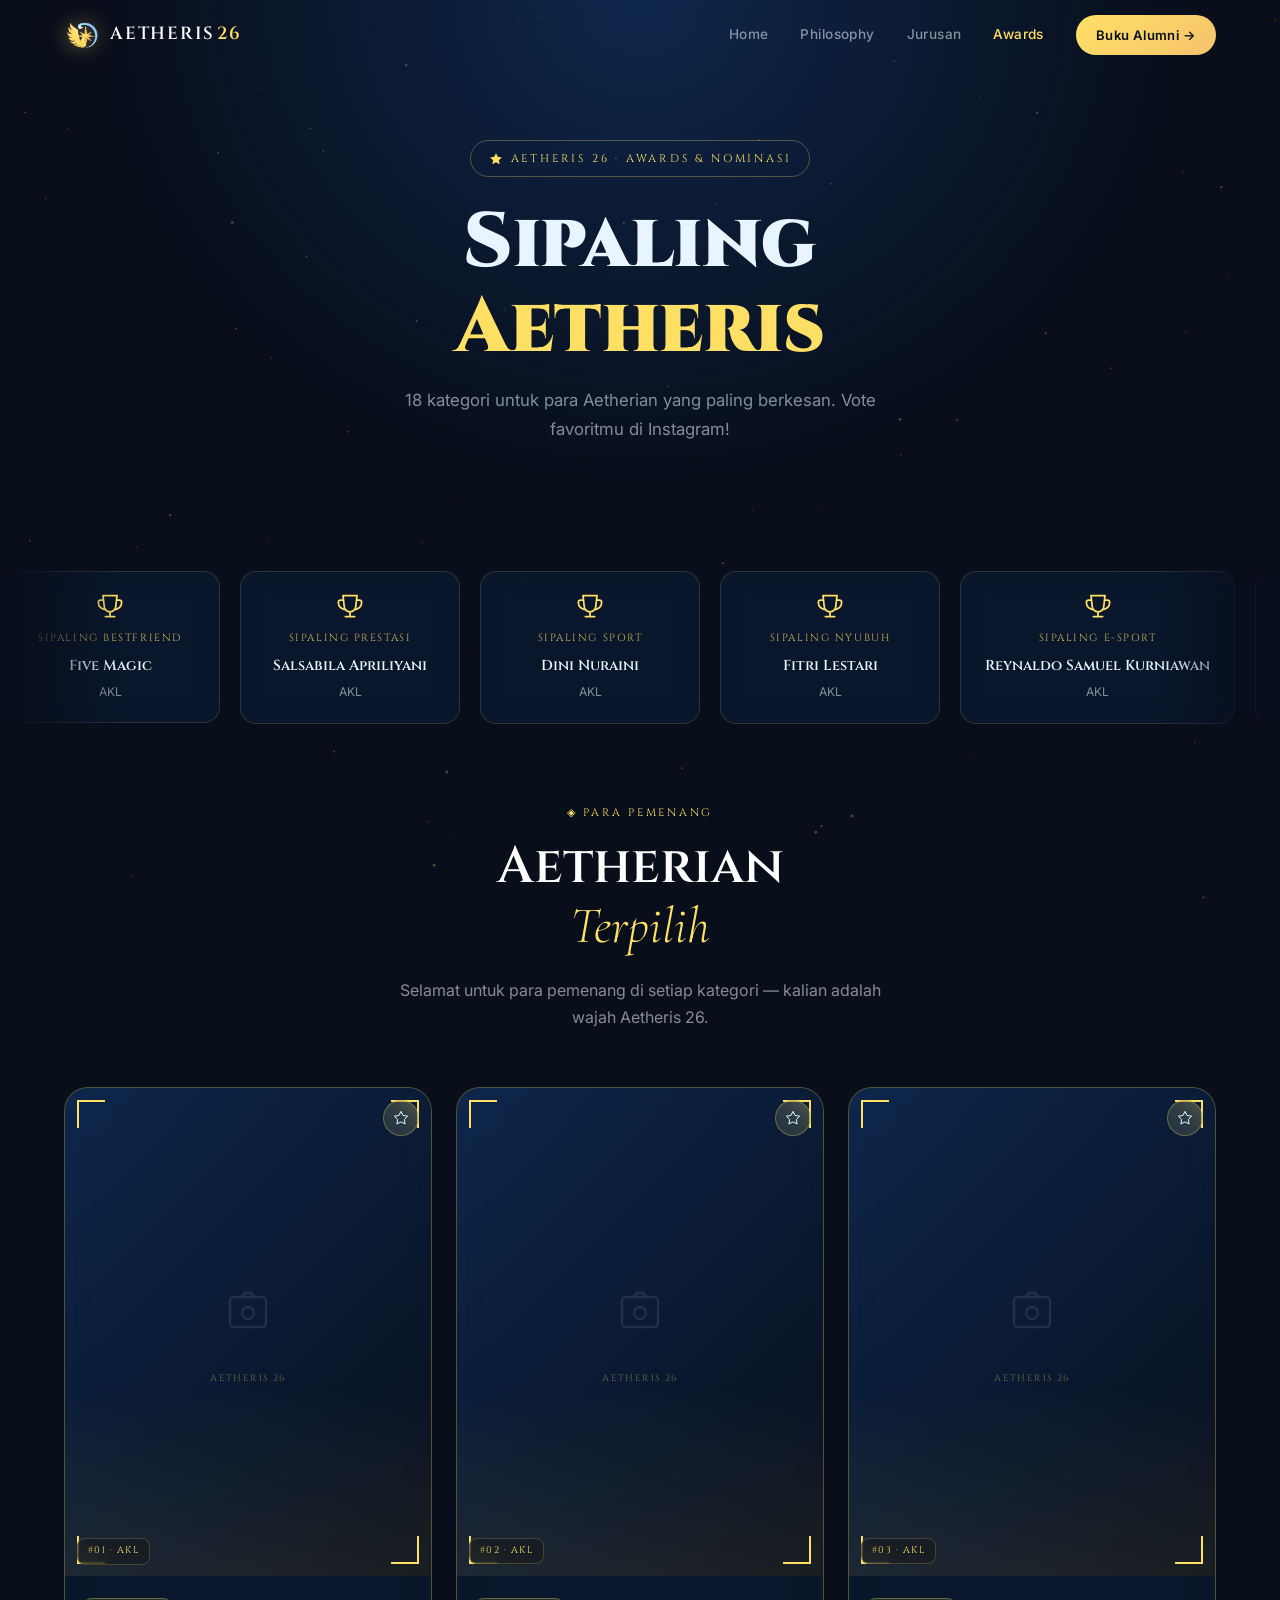
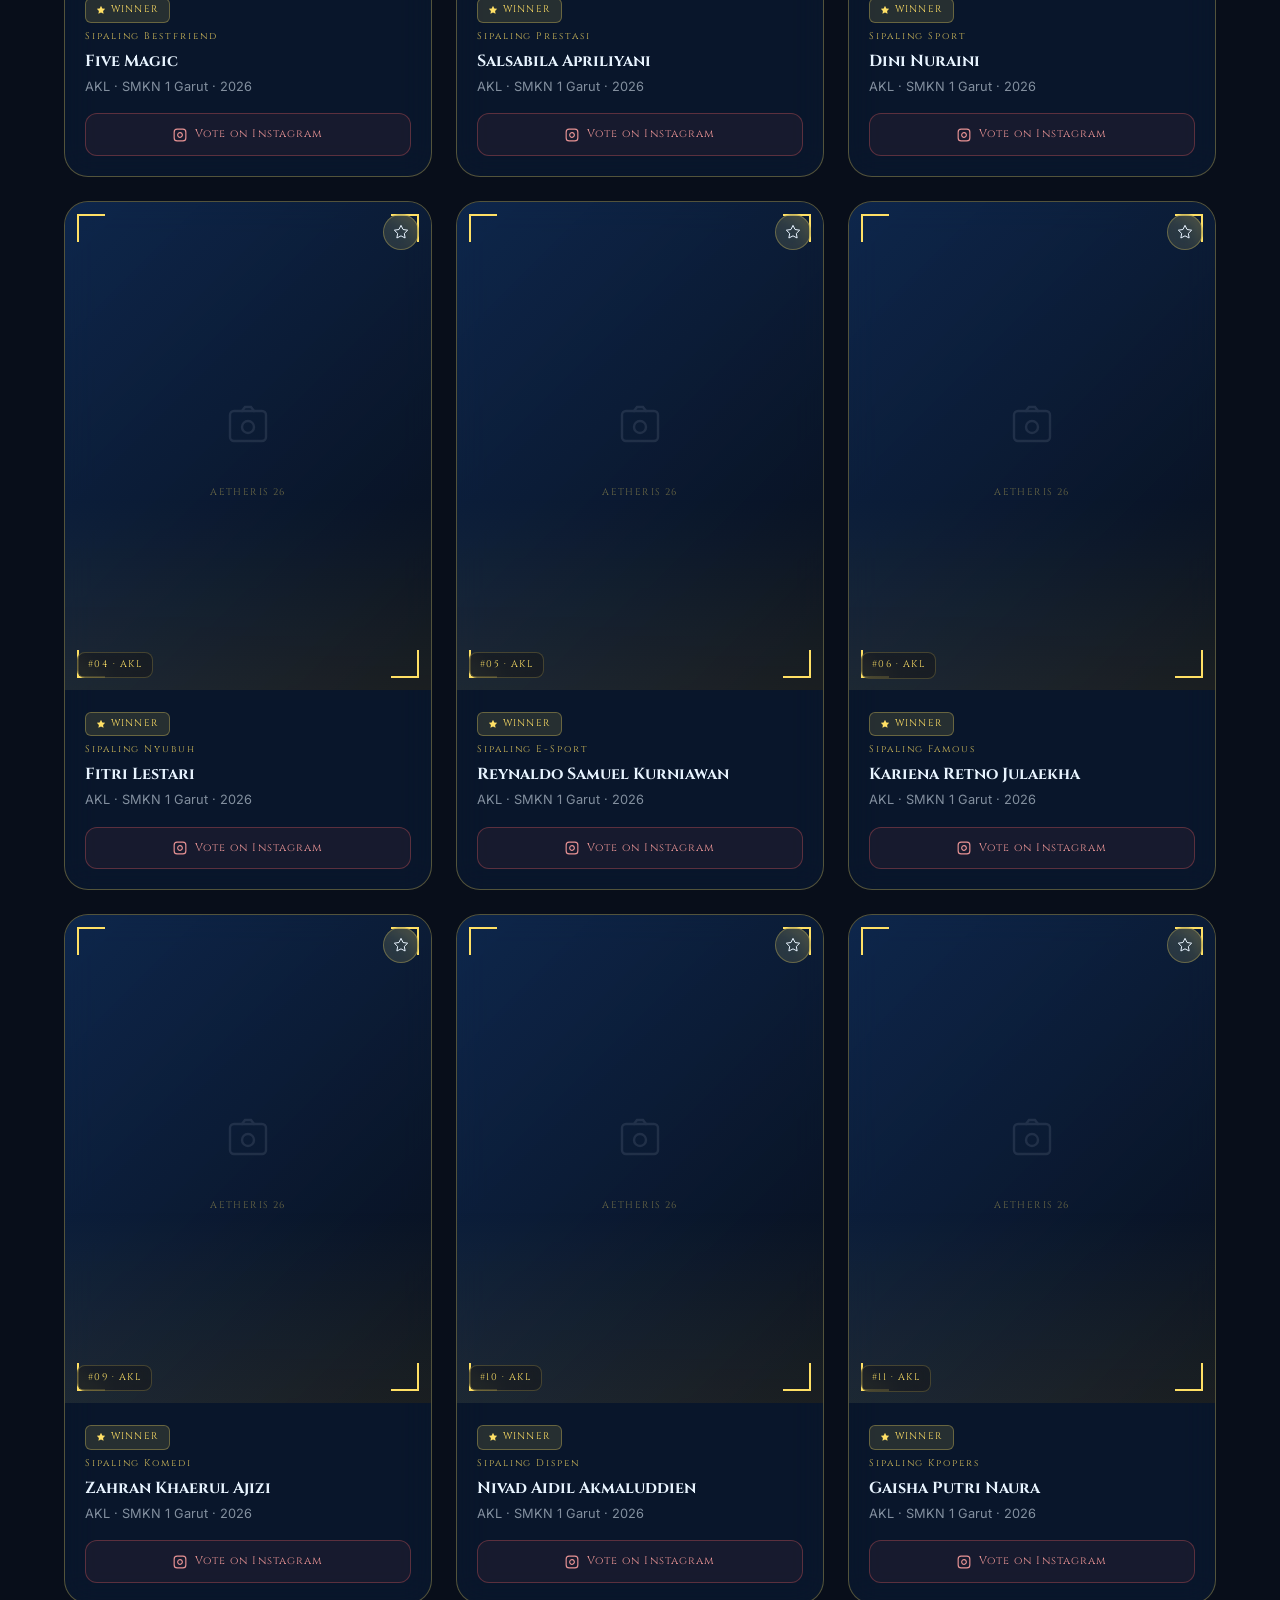
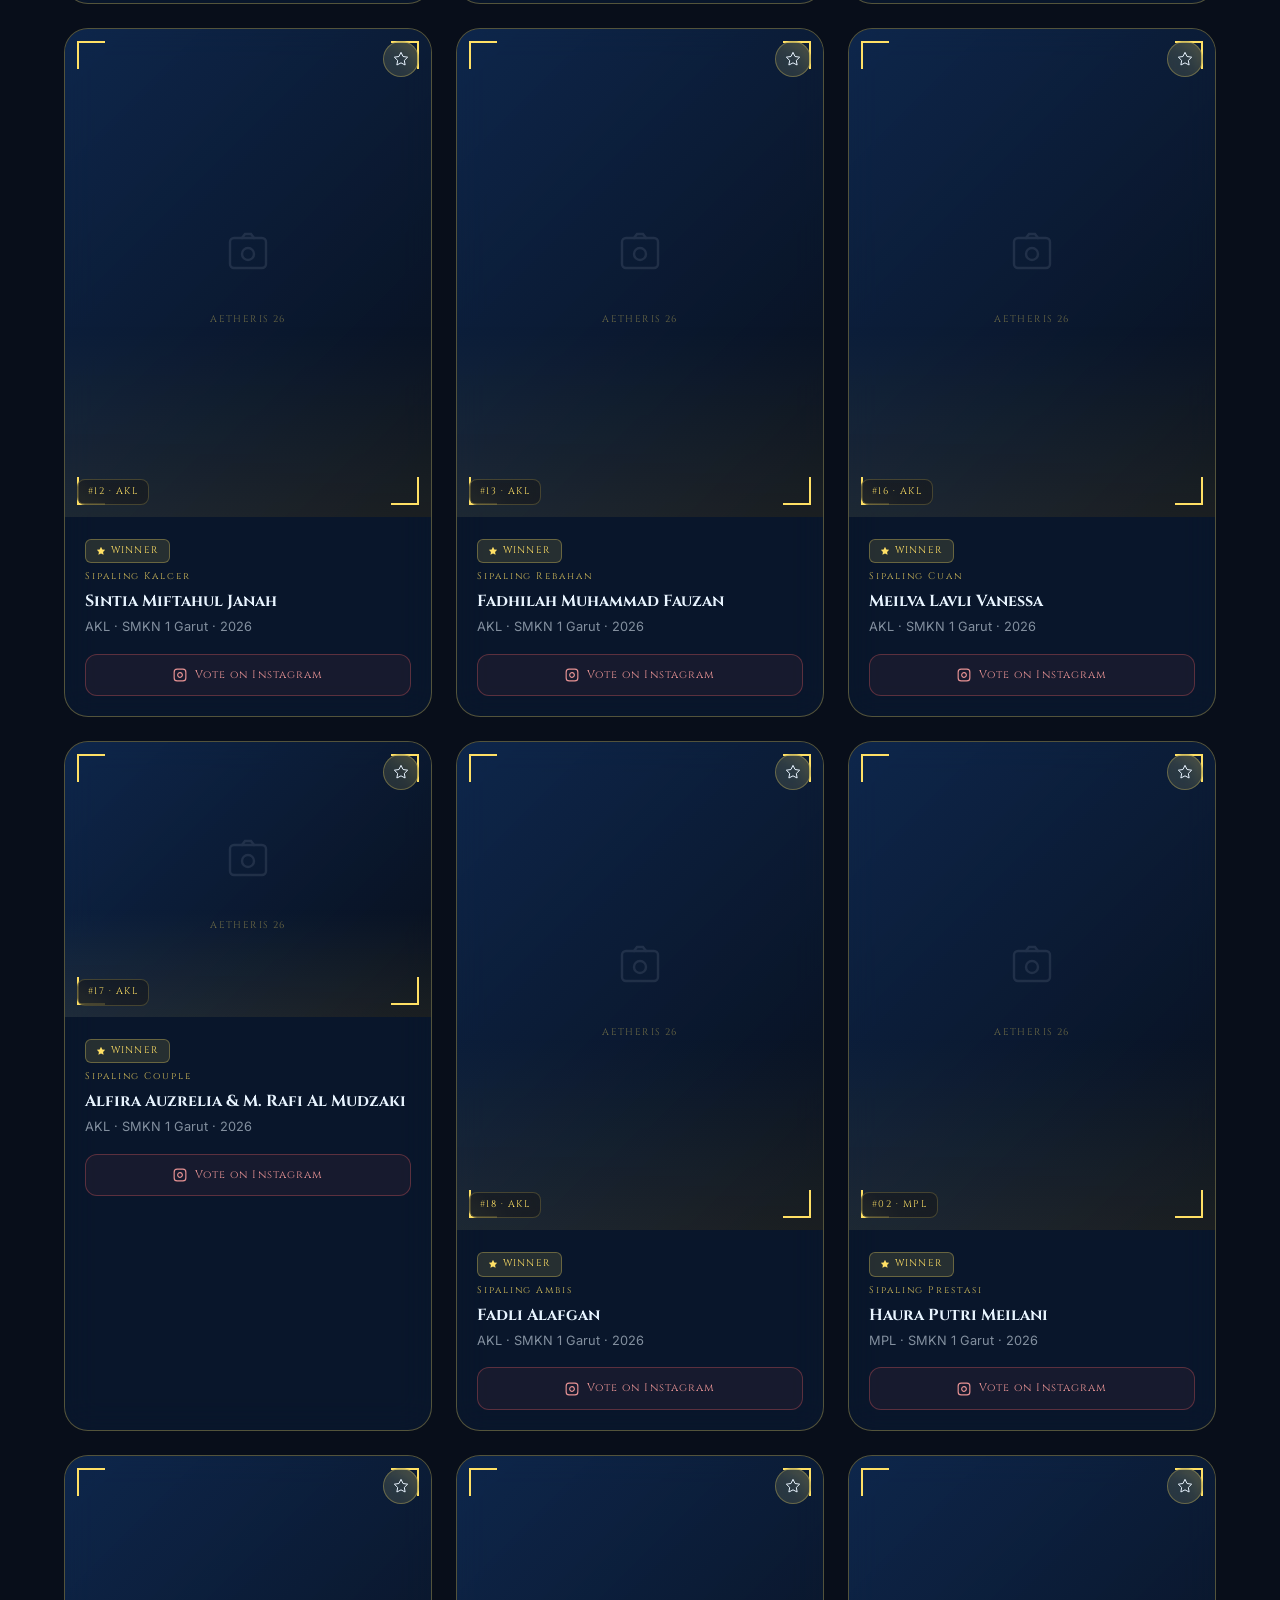
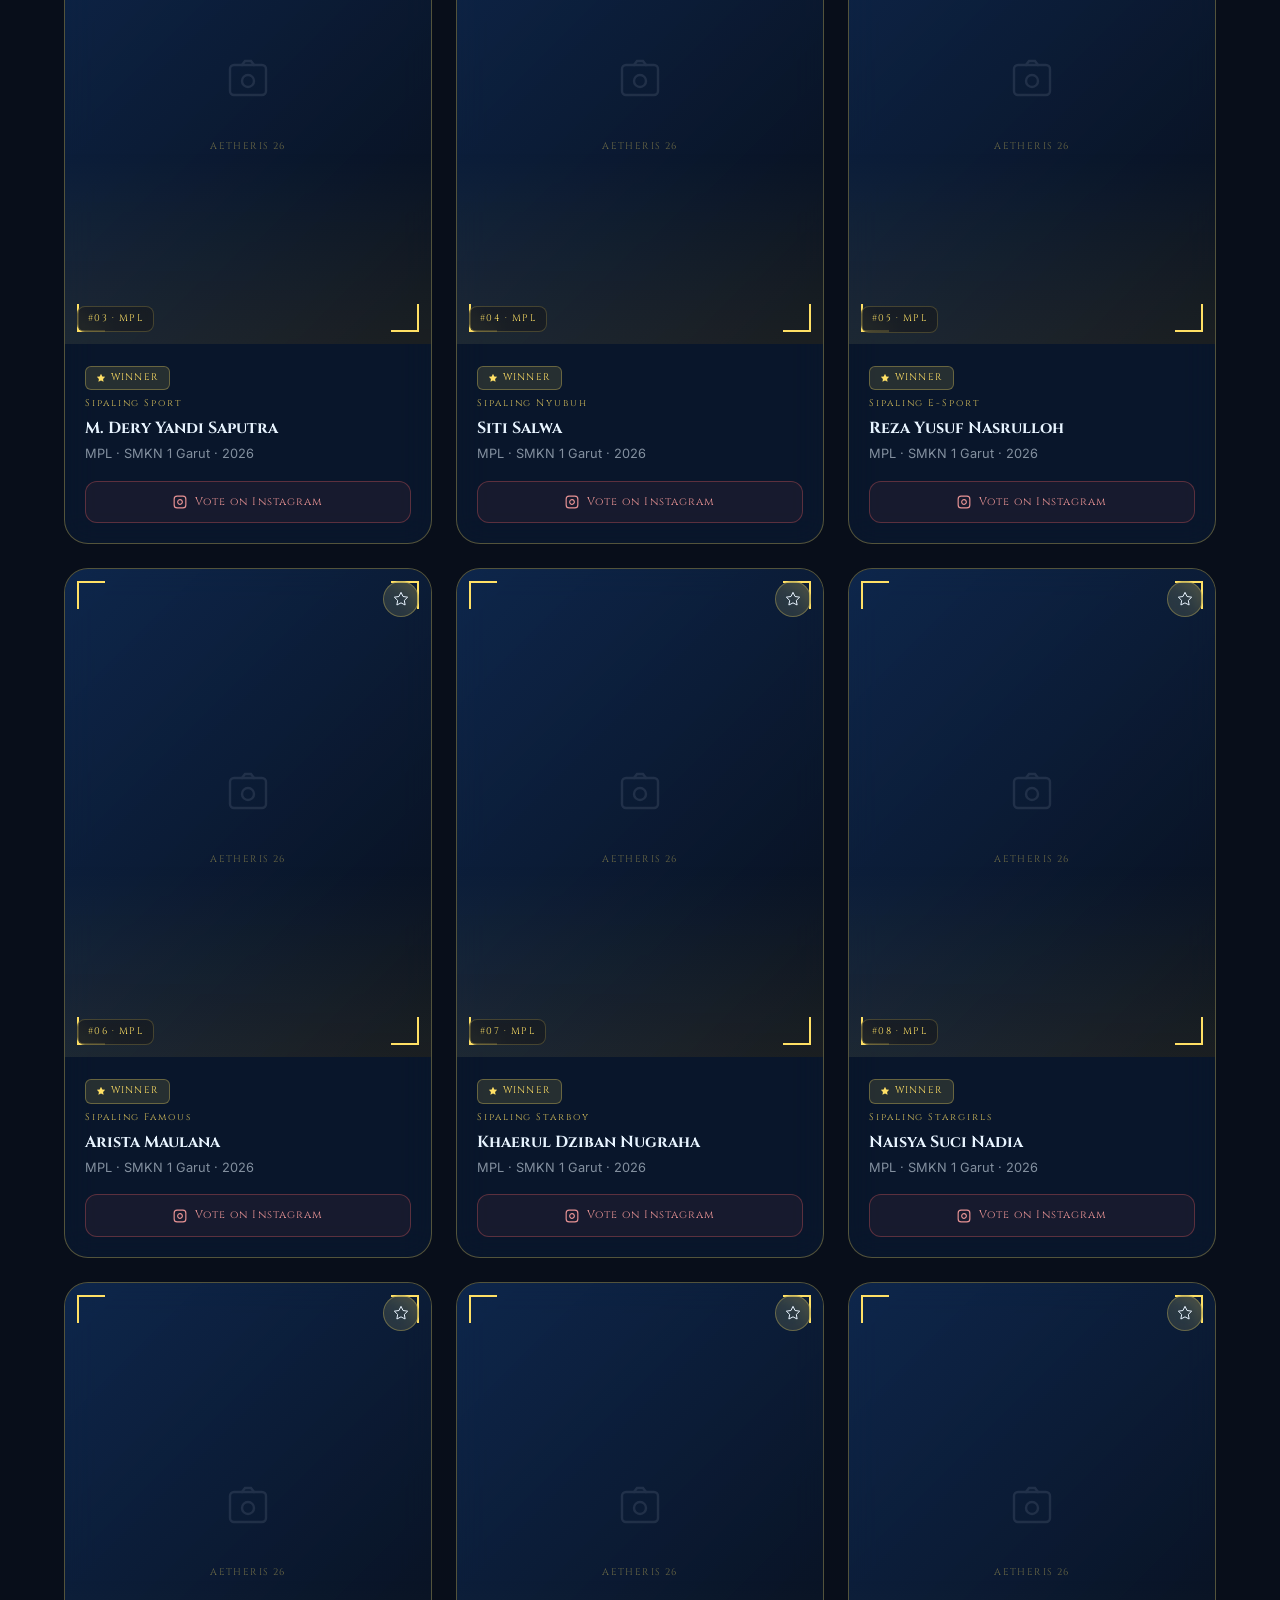
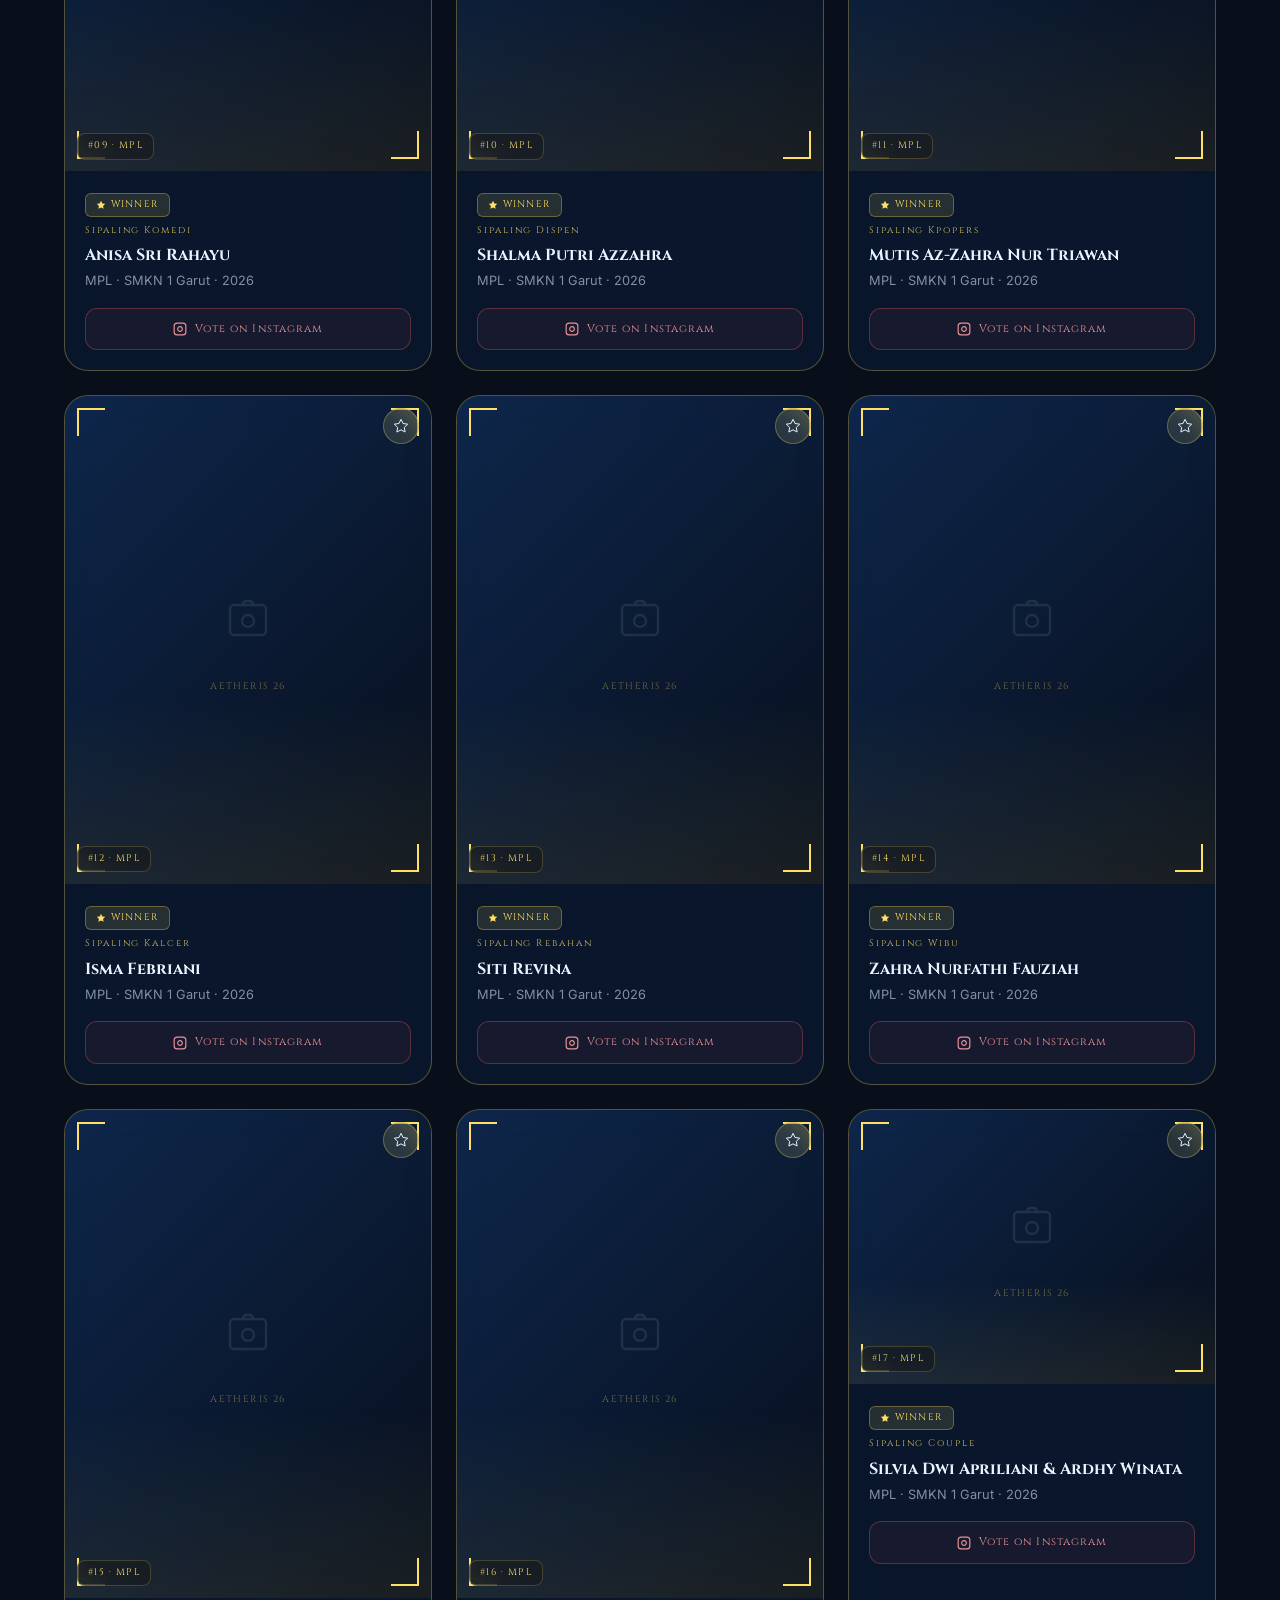
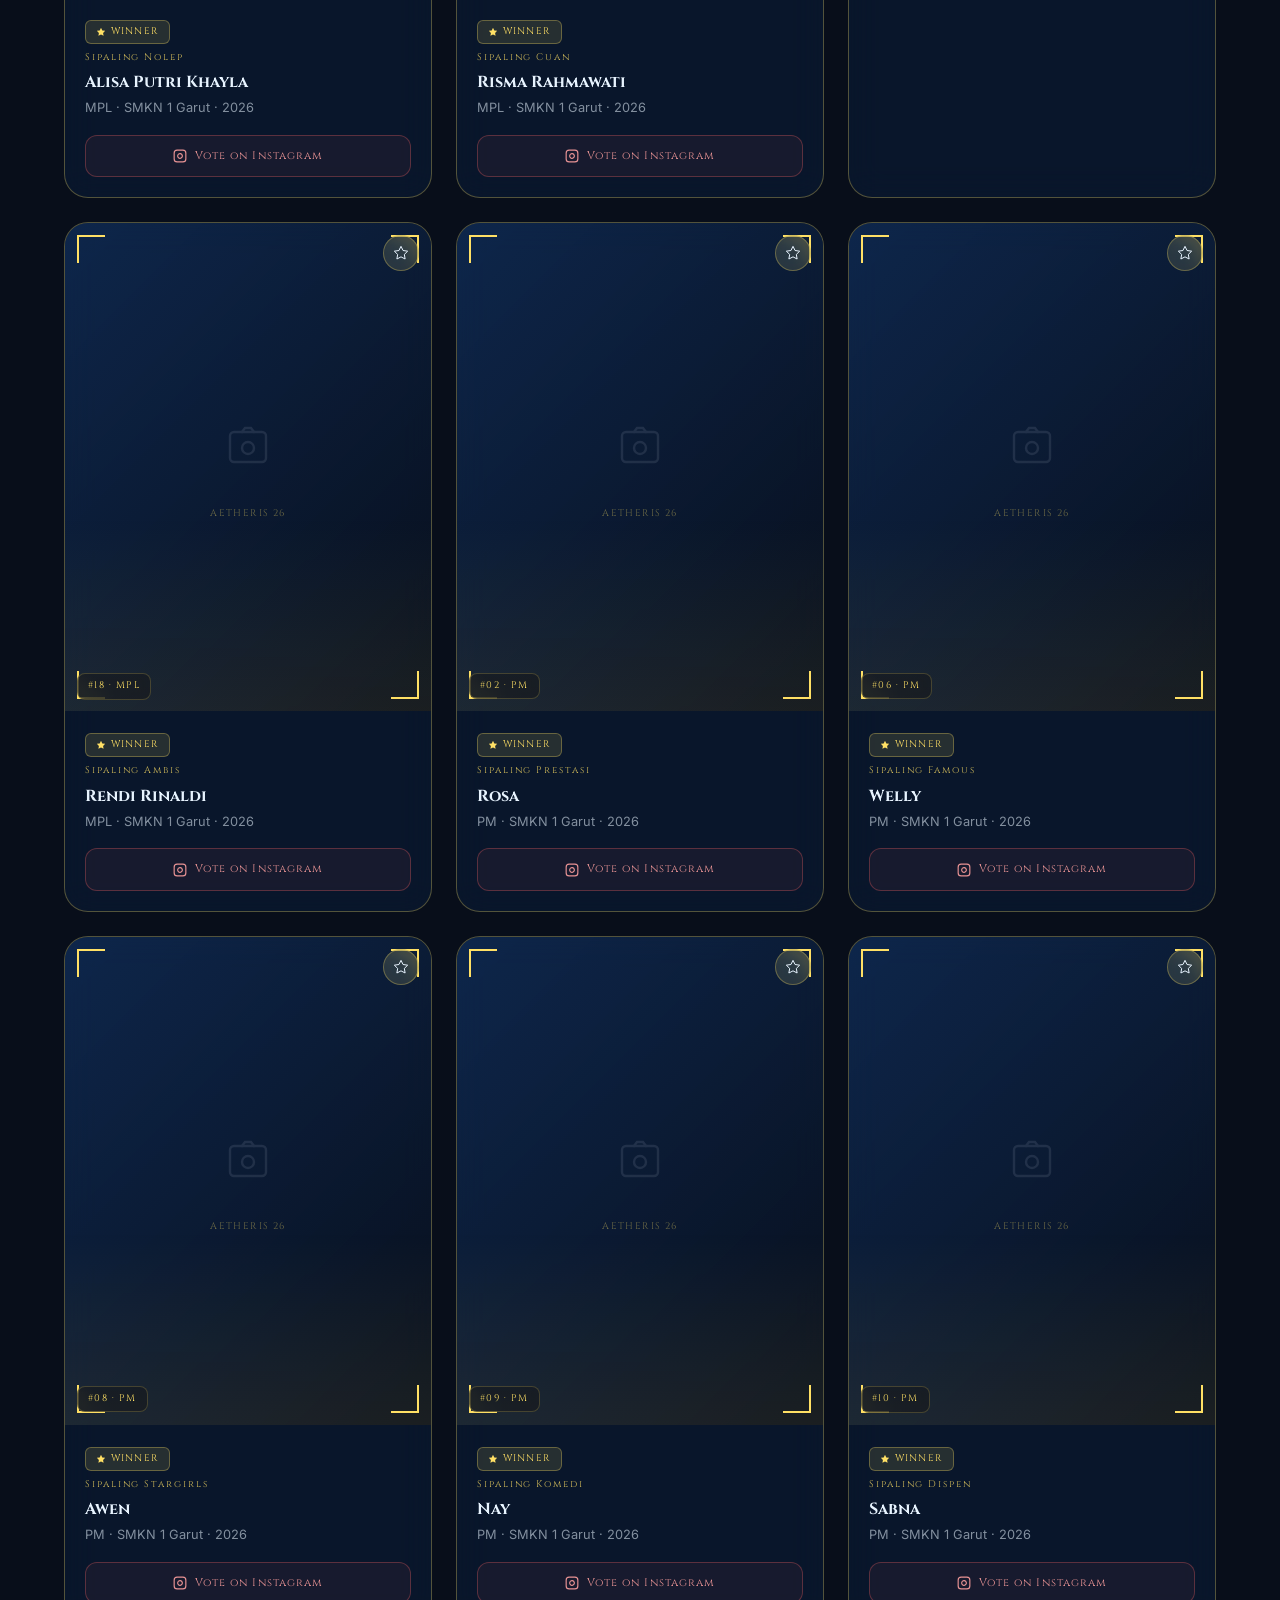
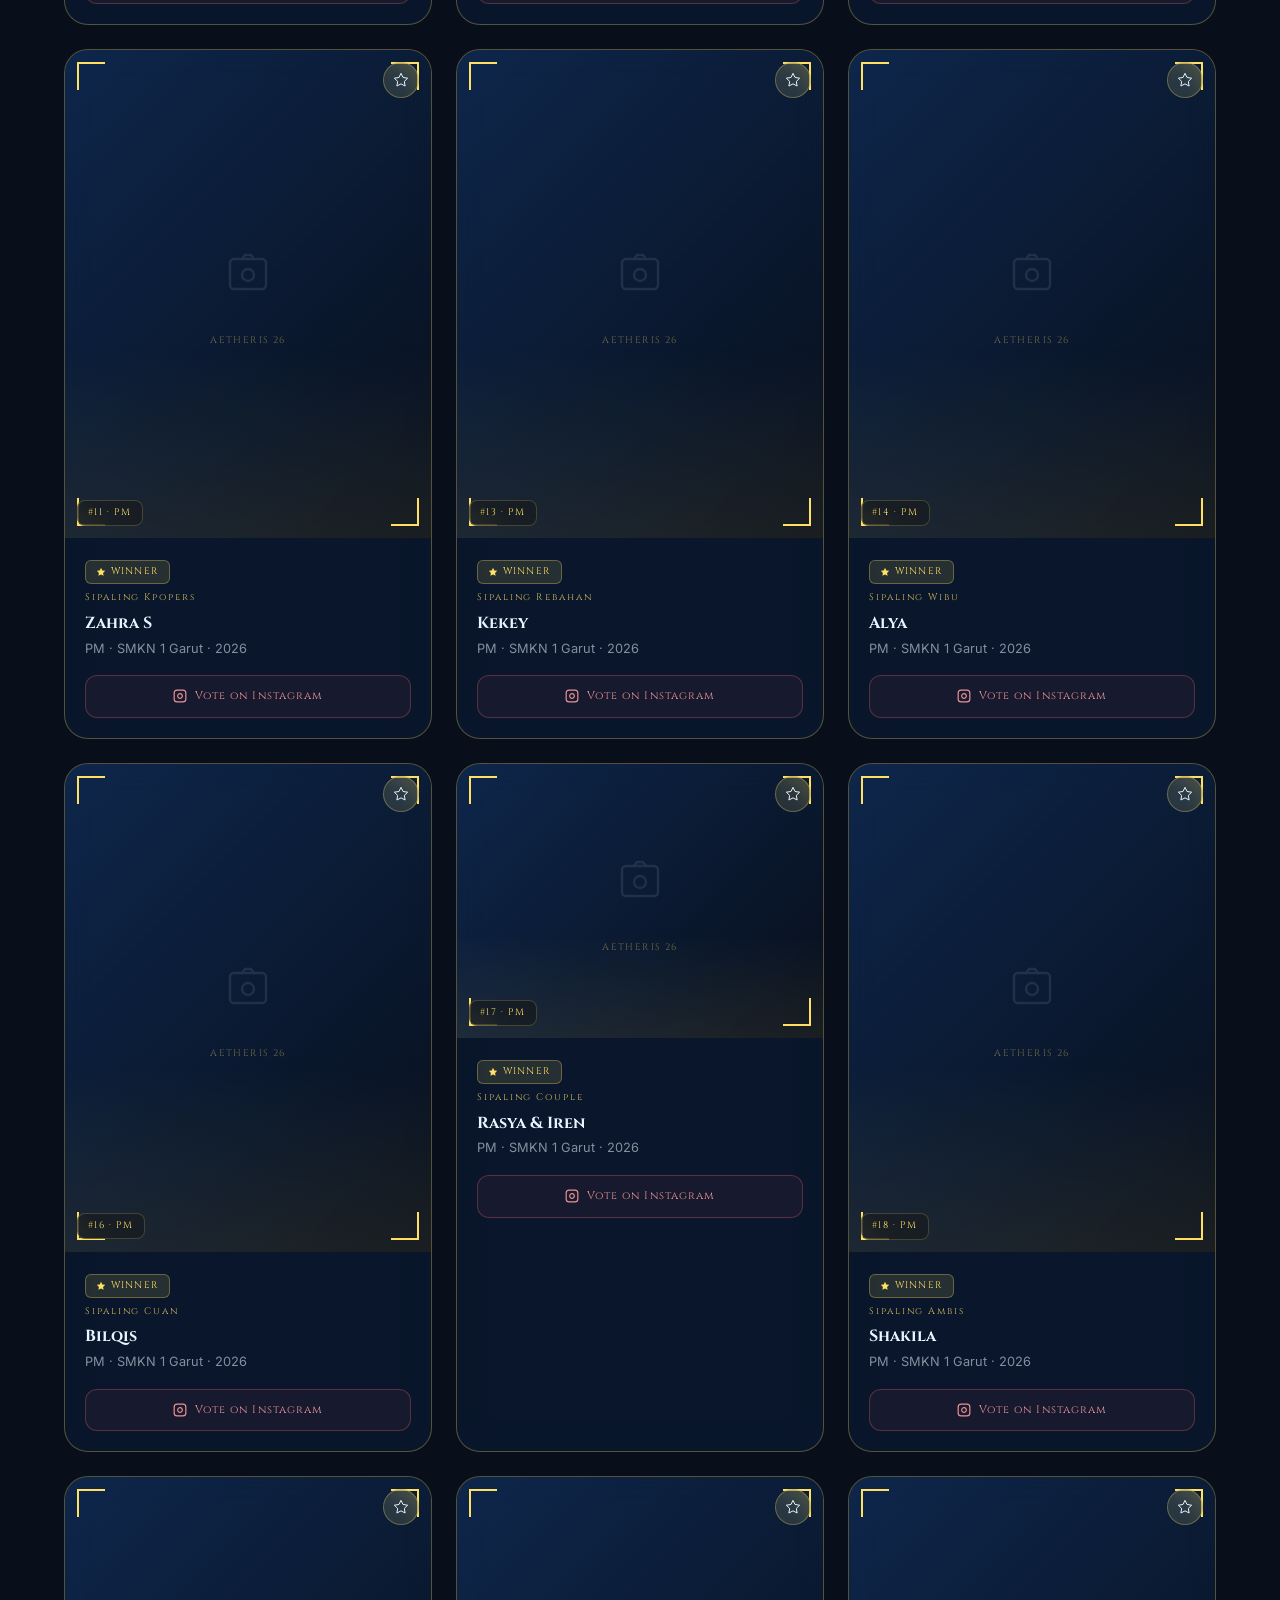
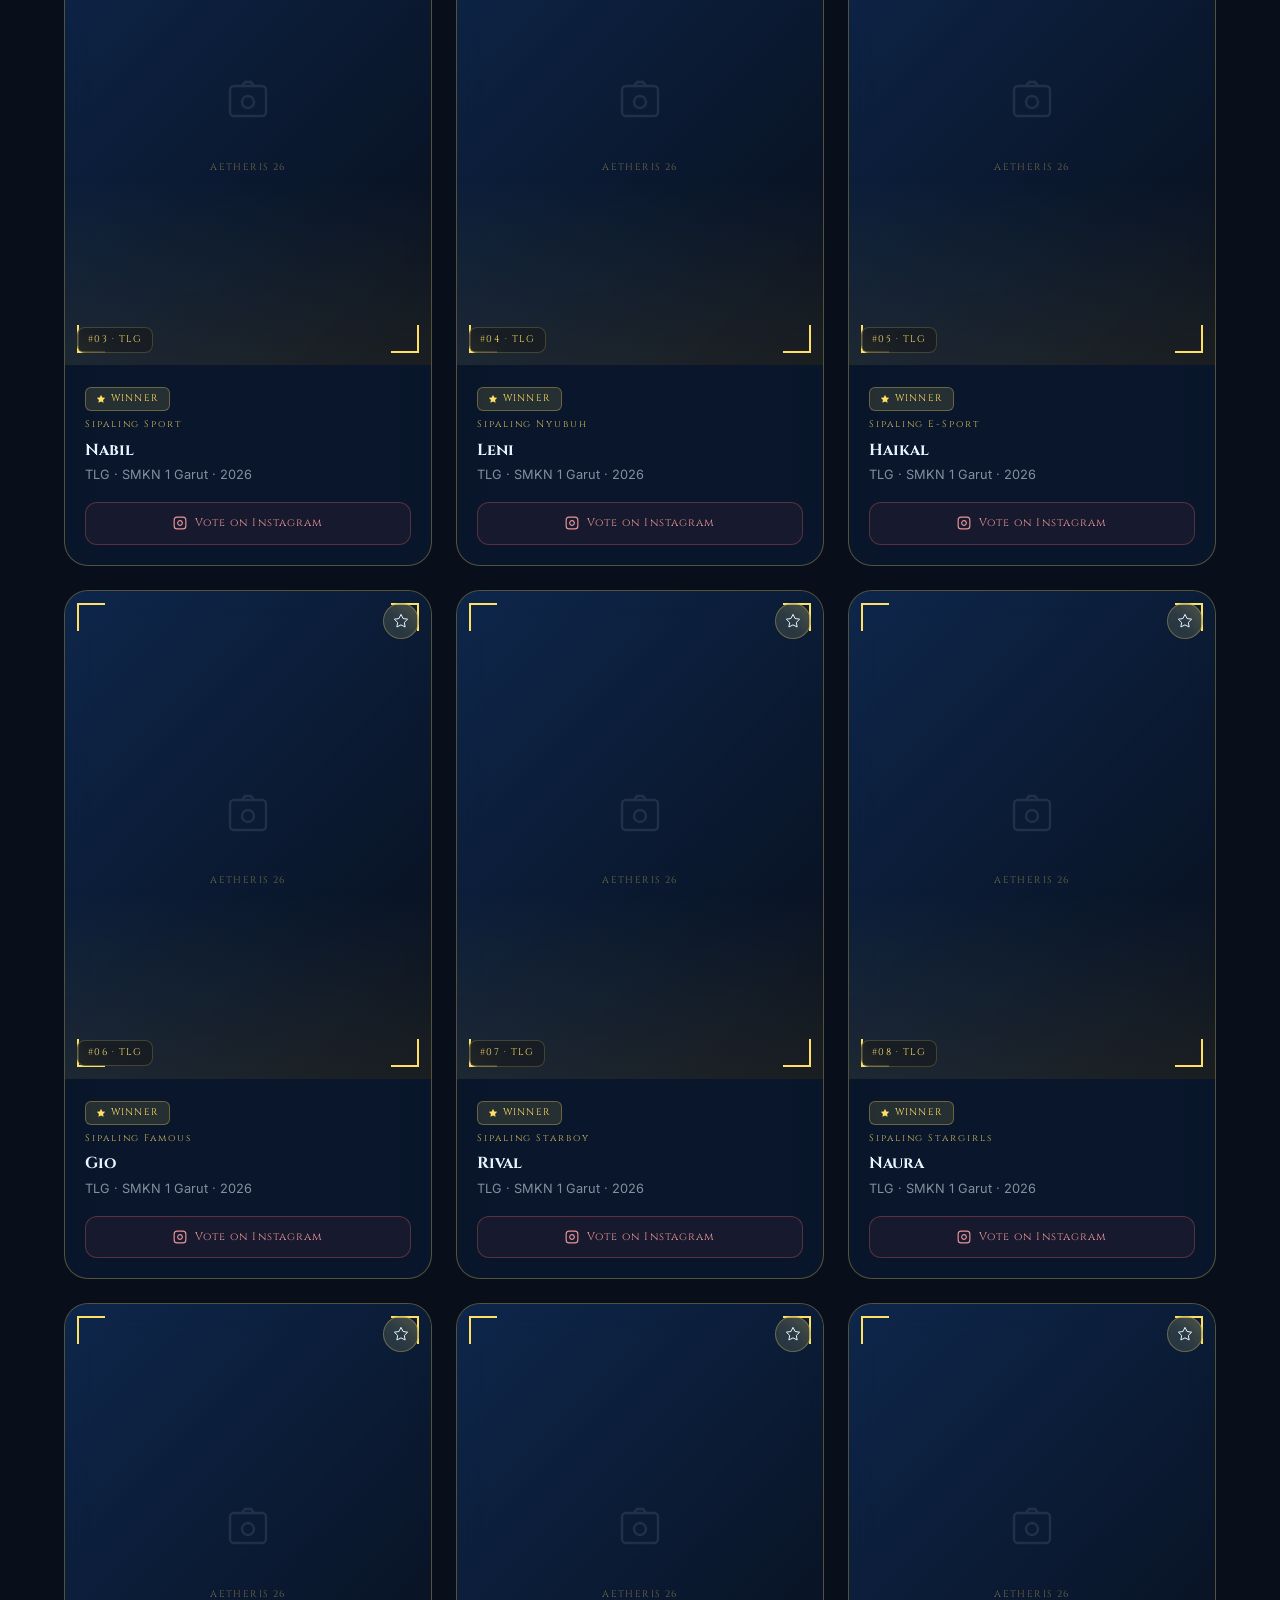
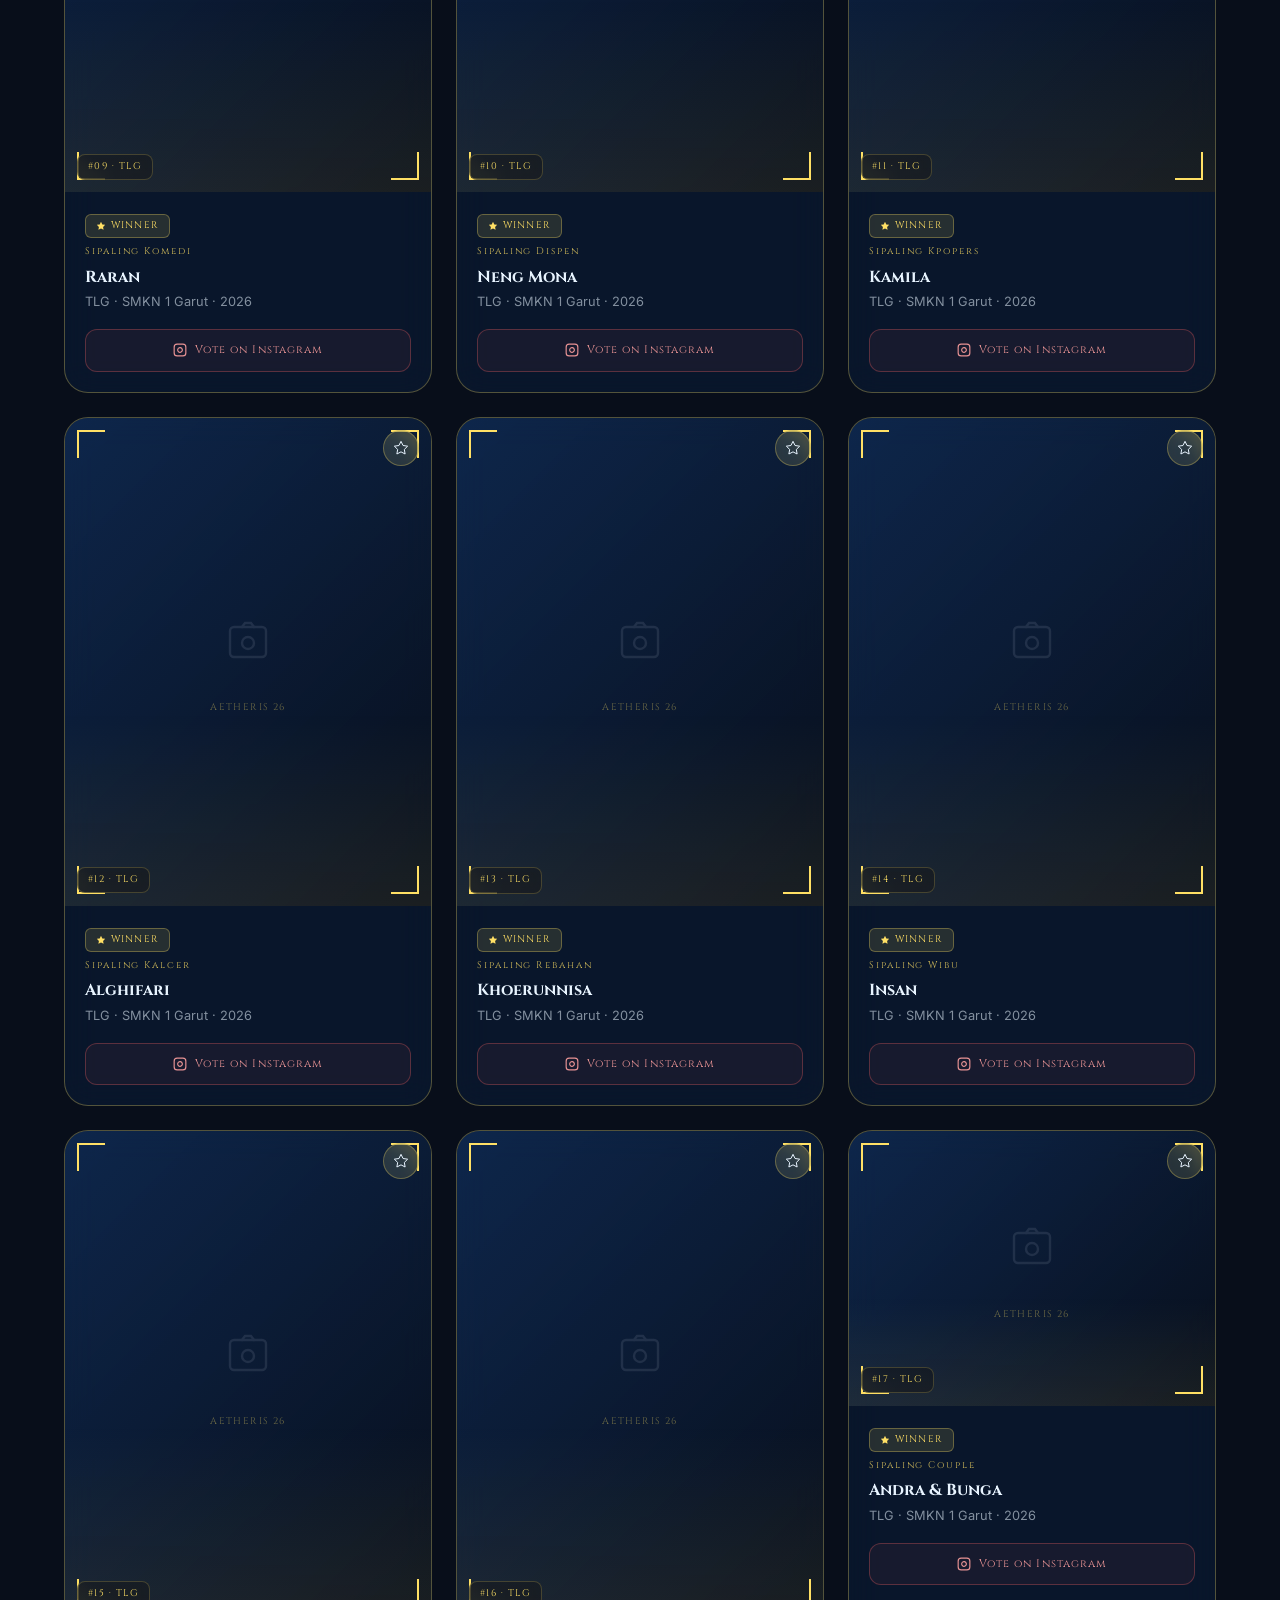
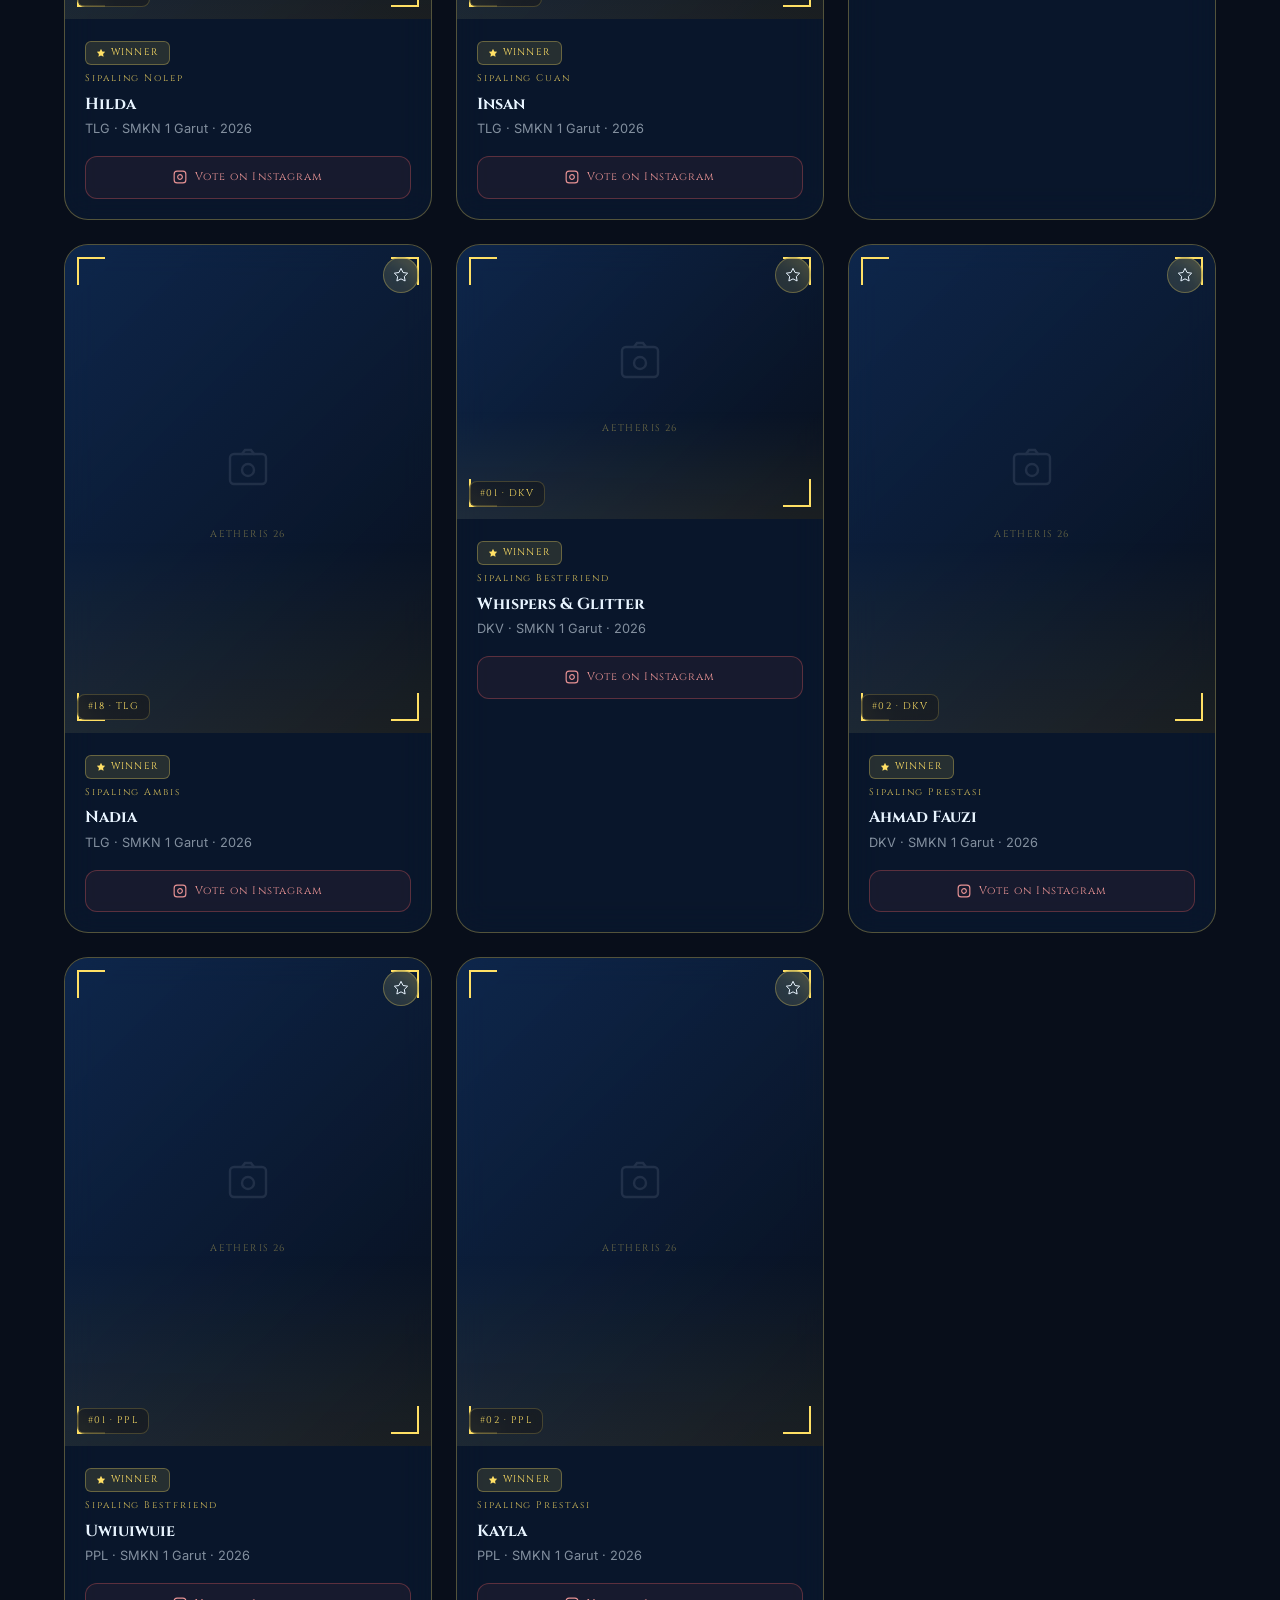
==== awards.html @ b10cd1b2 "Add files via upload" ====
<!DOCTYPE html>
<html lang="id">
<head>
    <meta charset="UTF-8">
    <meta name="viewport" content="width=device-width, initial-scale=1.0">
    <title>Awards & Nominasi — AETHERIS 26</title>
    <link rel="preconnect" href="https://fonts.googleapis.com">
    <link href="https://fonts.googleapis.com/css2?family=Cinzel:wght@400;600;900&family=Inter:wght@300;400;500;600&family=Cormorant+Garamond:ital,wght@0,300;0,600;1,300;1,600&display=swap" rel="stylesheet">
    <link rel="stylesheet" href="assets/css/main.css">
    <link rel="stylesheet" href="assets/css/transitions.css">
    <style>
    /* ============================================================
       AWARDS PAGE — AETHERIS 26
    ============================================================ */

    /* ===== WINNER CAROUSEL ===== */
    .awards-hero { padding: 140px 0 80px; background: radial-gradient(ellipse at top, rgba(21,63,124,0.5) 0%, transparent 60%), var(--dark); text-align: center; }
    .awards-hero-badge { display: inline-flex; align-items: center; gap: 8px; font-family: var(--font-display); font-size: 0.7rem; letter-spacing: 0.25em; color: var(--gold); border: 1px solid rgba(255,224,101,0.3); padding: 8px 18px; border-radius: 30px; margin-bottom: 24px; }
    .awards-hero-title { font-family: var(--font-display); font-size: clamp(2.5rem, 6vw, 5rem); font-weight: 900; color: var(--text-main); line-height: 1.1; margin-bottom: 16px; }
    .awards-hero-title .gold { color: var(--gold); }
    .awards-hero-sub { color: var(--text-muted); font-size: 1.05rem; max-width: 500px; margin: 0 auto 48px; line-height: 1.7; }

    /* Winner Slider */
    .winners-slider-wrap { padding: 0 0 80px; overflow: hidden; }
    .winners-slider-title { text-align: center; margin-bottom: 40px; }
    .winners-track-outer { overflow: hidden; position: relative; }
    .winners-track-outer::before, .winners-track-outer::after {
        content: ''; position: absolute; top: 0; bottom: 0; width: 120px; z-index: 10; pointer-events: none;
    }
    .winners-track-outer::before { left: 0; background: linear-gradient(to right, var(--dark), transparent); }
    .winners-track-outer::after { right: 0; background: linear-gradient(to left, var(--dark), transparent); }
    .winners-track { display: flex; gap: 20px; animation: slideWinners 60s linear infinite; width: max-content; }
    .winners-track:hover { animation-play-state: paused; }
    @keyframes slideWinners { 0% { transform: translateX(0); } 100% { transform: translateX(-50%); } }

    .winner-chip { flex-shrink: 0; background: var(--glass); backdrop-filter: blur(12px); border: 1px solid rgba(255,224,101,0.15); border-radius: 16px; padding: 20px 24px; min-width: 220px; text-align: center; transition: border-color 0.3s; }
    .winner-chip:hover { border-color: rgba(255,224,101,0.4); }
    .winner-trophy { width: 28px; height: 28px; margin: 0 auto 10px; color: var(--gold); display: flex; align-items: center; justify-content: center; } .winner-trophy svg { width: 100%; height: 100%; }
    .winner-category { font-family: var(--font-display); font-size: 0.65rem; letter-spacing: 0.15em; color: var(--gold); margin-bottom: 6px; opacity: 0.8; text-transform: uppercase; }
    .winner-name { font-family: var(--font-display); font-size: 0.9rem; color: var(--text-main); font-weight: 600; }
    .winner-jurusan { font-size: 0.75rem; color: var(--text-muted); margin-top: 4px; }

    /* ===== FILTER TABS ===== */
    .awards-filter { display: flex; justify-content: center; gap: 10px; flex-wrap: wrap; margin-bottom: 48px; }
    .filter-tab { font-family: var(--font-display); font-size: 0.7rem; letter-spacing: 0.1em; padding: 8px 20px; border-radius: 24px; border: 1px solid var(--glass-border); background: var(--glass); color: var(--text-muted); cursor: pointer; transition: all 0.25s; }
    .filter-tab:hover, .filter-tab.active { background: rgba(255,224,101,0.12); border-color: rgba(255,224,101,0.35); color: var(--gold); }

    /* ===== NOMINATION GRID ===== */
    .nominations-section { padding: 60px 0 100px; }
    .nominations-grid { display: grid; grid-template-columns: repeat(auto-fill, minmax(280px, 1fr)); gap: 24px; }
    .nomination-card { background: var(--glass); backdrop-filter: blur(16px); border: 1px solid var(--glass-border); border-radius: 24px; overflow: hidden; transition: transform 0.35s ease, border-color 0.35s ease, box-shadow 0.35s ease; cursor: default; }
    .nomination-card:hover { transform: translateY(-6px); border-color: rgba(255,224,101,0.25); box-shadow: 0 20px 60px rgba(0,0,0,0.35); }

    /* Photo frame */
    .nom-photo-frame { position: relative; width: 100%; aspect-ratio: 3/4; background: linear-gradient(135deg, rgba(21,63,124,0.4) 0%, rgba(8,14,26,0.9) 100%); overflow: hidden; }
    .nom-photo-frame img { width: 100%; height: 100%; object-fit: cover; display: block; }
    .nom-photo-placeholder { width: 100%; height: 100%; display: flex; flex-direction: column; align-items: center; justify-content: center; gap: 12px; }
    .nom-frame-corner { position: absolute; width: 28px; height: 28px; }
    .nom-frame-corner.tl { top: 12px; left: 12px; border-top: 2px solid var(--gold); border-left: 2px solid var(--gold); }
    .nom-frame-corner.tr { top: 12px; right: 12px; border-top: 2px solid var(--gold); border-right: 2px solid var(--gold); }
    .nom-frame-corner.bl { bottom: 12px; left: 12px; border-bottom: 2px solid var(--gold); border-left: 2px solid var(--gold); }
    .nom-frame-corner.br { bottom: 12px; right: 12px; border-bottom: 2px solid var(--gold); border-right: 2px solid var(--gold); }
    .nom-photo-icon { font-size: 3rem; opacity: 0.4; }
    .nom-photo-hint { font-family: var(--font-display); font-size: 0.6rem; letter-spacing: 0.15em; color: rgba(255,224,101,0.4); text-align: center; padding: 0 20px; }
    .nom-trophy-badge { position: absolute; top: 12px; right: 12px; width: 36px; height: 36px; background: rgba(255,224,101,0.12); backdrop-filter: blur(8px); border: 1px solid rgba(255,224,101,0.3); border-radius: 50%; display: flex; align-items: center; justify-content: center; font-size: 1rem; }
    .nom-number-badge { position: absolute; bottom: 12px; left: 12px; font-family: var(--font-display); font-size: 0.6rem; letter-spacing: 0.15em; color: var(--gold); background: rgba(8,14,26,0.7); backdrop-filter: blur(8px); padding: 4px 10px; border-radius: 8px; border: 1px solid rgba(255,224,101,0.2); }

    /* Card body */
    .nom-body { padding: 20px; }
    .nom-category { font-family: var(--font-display); font-size: 0.6rem; letter-spacing: 0.2em; color: var(--gold); margin-bottom: 6px; opacity: 0.8; }
    .nom-name { font-family: var(--font-display); font-size: 1rem; font-weight: 700; color: var(--text-main); margin-bottom: 4px; line-height: 1.3; }
    .nom-jurusan { font-size: 0.8rem; color: var(--text-muted); margin-bottom: 16px; }
    .nom-vote-btn { display: flex; align-items: center; justify-content: center; gap: 8px; width: 100%; padding: 11px 16px; border-radius: 12px; border: 1px solid rgba(255,100,100,0.3); background: rgba(255,100,100,0.06); color: rgba(255,160,160,0.9); font-family: var(--font-display); font-size: 0.68rem; letter-spacing: 0.1em; text-decoration: none; transition: all 0.25s; }
    .nom-vote-btn:hover { background: rgba(255,100,100,0.15); border-color: rgba(255,100,100,0.5); color: #fff; }
    .nom-vote-btn svg { flex-shrink: 0; }

    /* Couple card */
    .nomination-card.couple .nom-photo-frame { aspect-ratio: 4/3; }

    /* Winner ribbon */
    .nomination-card.is-winner { border-color: rgba(255,224,101,0.3); }
    .nomination-card.is-winner .nom-photo-frame::after { content: ''; position: absolute; inset: 0; background: linear-gradient(to bottom, transparent 60%, rgba(255,224,101,0.08)); }
    .winner-ribbon { display: inline-flex; align-items: center; gap: 5px; background: rgba(255,224,101,0.12); border: 1px solid rgba(255,224,101,0.3); border-radius: 6px; padding: 3px 10px; font-family: var(--font-display); font-size: 0.6rem; letter-spacing: 0.12em; color: var(--gold); margin-bottom: 6px; }

    /* Section label for group */
    .nom-group-title { font-family: var(--font-display); font-size: 0.8rem; letter-spacing: 0.2em; color: var(--sky); margin: 48px 0 20px; padding-bottom: 10px; border-bottom: 1px solid var(--glass-border); text-transform: uppercase; display: flex; align-items: center; gap: 10px; }
    .nom-group-title::before { content: ''; display: block; width: 24px; height: 1px; background: var(--sky); }

    @media (max-width: 600px) {
        .nominations-grid { grid-template-columns: repeat(auto-fill, minmax(240px, 1fr)); }
    }
    </style>
</head>
<body>

    <canvas id="starfield" class="starfield"></canvas>

    <!-- NAV -->
    <nav class="glass-nav" id="mainNav">
        <div class="nav-inner">
            <div class="logo">
                <a href="index.html" class="logo" style="display:flex;align-items:center;gap:10px;text-decoration:none;">
                    <div class="logo-icon"><img src="assets/images/logo-aetheris.png" alt="" class="logo-img"></div>
                    <span class="logo-text">AETHERIS<em>26</em></span>
                </a>
            </div>
            <div class="nav-links">
                <a href="index.html">Home</a>
                <a href="index.html#philosophy">Philosophy</a>
                <a href="index.html#departments">Jurusan</a>
                <a href="awards.html" style="color:var(--gold)">Awards</a>
                <a href="gallery.html" class="nav-cta">Buku Alumni →</a>
            </div>
            <button class="hamburger" id="hamburger" aria-label="Menu"><span></span><span></span><span></span></button>
        </div>
        <div class="mobile-menu" id="mobileMenu">
            <a href="index.html">Home</a>
            <a href="index.html#departments">Jurusan</a>
            <a href="awards.html">Awards</a>
            <a href="yearbook-gallery.html">Galeri Kelas</a>
            <a href="gallery.html" class="mobile-cta">Buku Alumni →</a>
        </div>
    </nav>

    <!-- HERO -->
    <section class="awards-hero">
        <canvas id="starfield" style="position:absolute;top:0;left:0;pointer-events:none;z-index:0;width:100%;height:100%;"></canvas>
        <div class="container" style="position:relative;z-index:1;">
            <div class="awards-hero-badge">
                <svg width="14" height="14" viewBox="0 0 24 24" fill="currentColor"><polygon points="12 2 15.09 8.26 22 9.27 17 14.14 18.18 21.02 12 17.77 5.82 21.02 7 14.14 2 9.27 8.91 8.26 12 2"/></svg>
                AETHERIS 26 · AWARDS & NOMINASI
            </div>
            <h1 class="awards-hero-title">
                Sipaling<br><span class="gold">Aetheris</span>
            </h1>
            <p class="awards-hero-sub">
                18 kategori untuk para Aetherian yang paling berkesan. Vote favoritmu di Instagram!
            </p>
        </div>
    </section>

    <!-- WINNER TICKER (slow scroll) -->
    <section class="winners-slider-wrap" style="padding: 0 0 60px;">
        <div class="winners-track-outer">
            <div class="winners-track" id="winnersTrack">
                <!-- Dynamically populated below -->
            </div>
        </div>
    </section>

    <!-- WINNERS GRID — framed cards -->
    <section class="nominations-section" style="padding-top: 20px;">
        <div class="container">
            <div class="section-header">
                <span class="section-label">◈ PARA PEMENANG</span>
                <h2 class="section-title">Aetherian<br><em>Terpilih</em></h2>
                <p class="section-desc">Selamat untuk para pemenang di setiap kategori — kalian adalah wajah Aetheris 26.</p>
            </div>
            <div class="nominations-grid" id="winnersGrid">
                <!-- Winners only, populated by JS -->
            </div>
        </div>
    </section>

    <div style="padding: 40px 0 0;"><div style="max-width:200px;margin:0 auto;height:1px;background:linear-gradient(to right,transparent,rgba(149,206,255,0.25),transparent);"></div></div>

    <!-- ALL NOMINATIONS for voting -->
    <section class="nominations-section" style="padding-top: 60px;">
        <div class="container">
            <div class="section-header">
                <span class="section-label">◈ NOMINASI LENGKAP</span>
                <h2 class="section-title">Vote Favorit<br><em>Kamu di Instagram</em></h2>
                <p class="section-desc">Semua kandidat — klik "Vote on Instagram" dan support mereka!</p>
            </div>

            <div class="awards-filter">
                <button class="filter-tab active" data-filter="all">Semua</button>
                <button class="filter-tab" data-filter="AKL">AKL</button>
                <button class="filter-tab" data-filter="MPL">MPL</button>
                <button class="filter-tab" data-filter="PM">PM</button>
                <button class="filter-tab" data-filter="TLG">TLG</button>
                <button class="filter-tab" data-filter="DKV">DKV</button>
                <button class="filter-tab" data-filter="PPL">PPL</button>
                <button class="filter-tab" data-filter="TJK">TJK</button>
                <button class="filter-tab" data-filter="TKF">TKF</button>
                <button class="filter-tab" data-filter="TLM">TLM</button>
                <button class="filter-tab" data-filter="TET">TET</button>
            </div>

            <div class="nominations-grid" id="nominationsGrid">
                <!-- All nominations, populated by JS -->
            </div>
        </div>
    </section>

    <!-- FOOTER -->
    <footer class="footer">
        <div class="container footer-inner">
            <div class="footer-logo">
                <img src="assets/images/logo-aetheris.png" alt="Aetheris 26" class="footer-logo-img">
                <span>AETHERIS<em>26</em></span>
            </div>
            <p class="footer-tagline">"Rising Above Horizons."</p>
            <div class="footer-divider"></div>
            <p class="footer-copy">&copy; 2026 AETHERIS · SMKN 1 GARUT</p>
        </div>
    </footer>

    <script>
    // ===== NOMINATION DATA (dari spreadsheet REKAP TEMA DAN NOMINASI) =====
    const nominasiData = [
        // JURUSAN AKL
        { no: 1, kategori: 'Sipaling Bestfriend', nama: 'Five Magic', jurusan: 'AKL', winner: true },
        { no: 2, kategori: 'Sipaling Prestasi', nama: 'Salsabila Apriliyani', jurusan: 'AKL', winner: true },
        { no: 3, kategori: 'Sipaling Sport', nama: 'Dini Nuraini', jurusan: 'AKL', winner: true },
        { no: 4, kategori: 'Sipaling Nyubuh', nama: 'Fitri Lestari', jurusan: 'AKL', winner: true },
        { no: 5, kategori: 'Sipaling E-Sport', nama: 'Reynaldo Samuel Kurniawan', jurusan: 'AKL', winner: true },
        { no: 6, kategori: 'Sipaling Famous', nama: 'Kariena Retno Julaekha', jurusan: 'AKL', winner: true },
        { no: 7, kategori: 'Sipaling Starboy', nama: 'Belum Tersedia', jurusan: 'AKL', winner: false },
        { no: 8, kategori: 'Sipaling Stargirls', nama: 'Belum Tersedia', jurusan: 'AKL', winner: false },
        { no: 9, kategori: 'Sipaling Komedi', nama: 'Zahran Khaerul Ajizi', jurusan: 'AKL', winner: true },
        { no: 10, kategori: 'Sipaling Dispen', nama: 'Nivad Aidil Akmaluddien', jurusan: 'AKL', winner: true },
        { no: 11, kategori: 'Sipaling Kpopers', nama: 'Gaisha Putri Naura', jurusan: 'AKL', winner: true },
        { no: 12, kategori: 'Sipaling Kalcer', nama: 'Sintia Miftahul Janah', jurusan: 'AKL', winner: true },
        { no: 13, kategori: 'Sipaling Rebahan', nama: 'Fadhilah Muhammad Fauzan', jurusan: 'AKL', winner: true },
        { no: 14, kategori: 'Sipaling Wibu', nama: 'Belum Tersedia', jurusan: 'AKL', winner: false },
        { no: 15, kategori: 'Sipaling Nolep', nama: 'Belum Tersedia', jurusan: 'AKL', winner: false },
        { no: 16, kategori: 'Sipaling Cuan', nama: 'Meilva Lavli Vanessa', jurusan: 'AKL', winner: true },
        { no: 17, kategori: 'Sipaling Couple', nama: 'Alfira Auzrelia & M. Rafi Al Mudzaki', jurusan: 'AKL', winner: true, isCouple: true },
        { no: 18, kategori: 'Sipaling Ambis', nama: 'Fadli Alafgan', jurusan: 'AKL', winner: true },

        // JURUSAN MPL
        { no: 1, kategori: 'Sipaling Bestfriend', nama: 'Belum Tersedia', jurusan: 'MPL', winner: false },
        { no: 2, kategori: 'Sipaling Prestasi', nama: 'Haura Putri Meilani', jurusan: 'MPL', winner: true },
        { no: 3, kategori: 'Sipaling Sport', nama: 'M. Dery Yandi Saputra', jurusan: 'MPL', winner: true },
        { no: 4, kategori: 'Sipaling Nyubuh', nama: 'Siti Salwa', jurusan: 'MPL', winner: true },
        { no: 5, kategori: 'Sipaling E-Sport', nama: 'Reza Yusuf Nasrulloh', jurusan: 'MPL', winner: true },
        { no: 6, kategori: 'Sipaling Famous', nama: 'Arista Maulana', jurusan: 'MPL', winner: true },
        { no: 7, kategori: 'Sipaling Starboy', nama: 'Khaerul Dziban Nugraha', jurusan: 'MPL', winner: true },
        { no: 8, kategori: 'Sipaling Stargirls', nama: 'Naisya Suci Nadia', jurusan: 'MPL', winner: true },
        { no: 9, kategori: 'Sipaling Komedi', nama: 'Anisa Sri Rahayu', jurusan: 'MPL', winner: true },
        { no: 10, kategori: 'Sipaling Dispen', nama: 'Shalma Putri Azzahra', jurusan: 'MPL', winner: true },
        { no: 11, kategori: 'Sipaling Kpopers', nama: 'Mutis Az-Zahra Nur Triawan', jurusan: 'MPL', winner: true },
        { no: 12, kategori: 'Sipaling Kalcer', nama: 'Isma Febriani', jurusan: 'MPL', winner: true },
        { no: 13, kategori: 'Sipaling Rebahan', nama: 'Siti Revina', jurusan: 'MPL', winner: true },
        { no: 14, kategori: 'Sipaling Wibu', nama: 'Zahra Nurfathi Fauziah', jurusan: 'MPL', winner: true },
        { no: 15, kategori: 'Sipaling Nolep', nama: 'Alisa Putri Khayla', jurusan: 'MPL', winner: true },
        { no: 16, kategori: 'Sipaling Cuan', nama: 'Risma Rahmawati', jurusan: 'MPL', winner: true },
        { no: 17, kategori: 'Sipaling Couple', nama: 'Silvia Dwi Apriliani & Ardhy Winata', jurusan: 'MPL', winner: true, isCouple: true },
        { no: 18, kategori: 'Sipaling Ambis', nama: 'Rendi Rinaldi', jurusan: 'MPL', winner: true },

        // JURUSAN PM
        { no: 2, kategori: 'Sipaling Prestasi', nama: 'Rosa', jurusan: 'PM', winner: true },
        { no: 6, kategori: 'Sipaling Famous', nama: 'Welly', jurusan: 'PM', winner: true },
        { no: 8, kategori: 'Sipaling Stargirls', nama: 'Awen', jurusan: 'PM', winner: true },
        { no: 9, kategori: 'Sipaling Komedi', nama: 'Nay', jurusan: 'PM', winner: true },
        { no: 10, kategori: 'Sipaling Dispen', nama: 'Sabna', jurusan: 'PM', winner: true },
        { no: 11, kategori: 'Sipaling Kpopers', nama: 'Zahra S', jurusan: 'PM', winner: true },
        { no: 13, kategori: 'Sipaling Rebahan', nama: 'Kekey', jurusan: 'PM', winner: true },
        { no: 14, kategori: 'Sipaling Wibu', nama: 'Alya', jurusan: 'PM', winner: true },
        { no: 16, kategori: 'Sipaling Cuan', nama: 'Bilqis', jurusan: 'PM', winner: true },
        { no: 17, kategori: 'Sipaling Couple', nama: 'Rasya & Iren', jurusan: 'PM', winner: true, isCouple: true },
        { no: 18, kategori: 'Sipaling Ambis', nama: 'Shakila', jurusan: 'PM', winner: true },

        // JURUSAN TLG
        { no: 3, kategori: 'Sipaling Sport', nama: 'Nabil', jurusan: 'TLG', winner: true },
        { no: 4, kategori: 'Sipaling Nyubuh', nama: 'Leni', jurusan: 'TLG', winner: true },
        { no: 5, kategori: 'Sipaling E-Sport', nama: 'Haikal', jurusan: 'TLG', winner: true },
        { no: 6, kategori: 'Sipaling Famous', nama: 'Gio', jurusan: 'TLG', winner: true },
        { no: 7, kategori: 'Sipaling Starboy', nama: 'Rival', jurusan: 'TLG', winner: true },
        { no: 8, kategori: 'Sipaling Stargirls', nama: 'Naura', jurusan: 'TLG', winner: true },
        { no: 9, kategori: 'Sipaling Komedi', nama: 'Raran', jurusan: 'TLG', winner: true },
        { no: 10, kategori: 'Sipaling Dispen', nama: 'Neng Mona', jurusan: 'TLG', winner: true },
        { no: 11, kategori: 'Sipaling Kpopers', nama: 'Kamila', jurusan: 'TLG', winner: true },
        { no: 12, kategori: 'Sipaling Kalcer', nama: 'Alghifari', jurusan: 'TLG', winner: true },
        { no: 13, kategori: 'Sipaling Rebahan', nama: 'Khoerunnisa', jurusan: 'TLG', winner: true },
        { no: 14, kategori: 'Sipaling Wibu', nama: 'Insan', jurusan: 'TLG', winner: true },
        { no: 15, kategori: 'Sipaling Nolep', nama: 'Hilda', jurusan: 'TLG', winner: true },
        { no: 16, kategori: 'Sipaling Cuan', nama: 'Insan', jurusan: 'TLG', winner: true },
        { no: 17, kategori: 'Sipaling Couple', nama: 'Andra & Bunga', jurusan: 'TLG', winner: true, isCouple: true },
        { no: 18, kategori: 'Sipaling Ambis', nama: 'Nadia', jurusan: 'TLG', winner: true },

        // JURUSAN DKV
        { no: 1, kategori: 'Sipaling Bestfriend', nama: 'Whispers & Glitter', jurusan: 'DKV', winner: true, isCouple: true },
        { no: 2, kategori: 'Sipaling Prestasi', nama: 'Ahmad Fauzi', jurusan: 'DKV', winner: true },

        // PPL
        { no: 1, kategori: 'Sipaling Bestfriend', nama: 'Uwiuiwuie', jurusan: 'PPL', winner: true },
        { no: 2, kategori: 'Sipaling Prestasi', nama: 'Kayla', jurusan: 'PPL', winner: true },
    ];

    const kategoriEmoji = {
        'Sipaling Bestfriend': '👯', 'Sipaling Prestasi': '🏆', 'Sipaling Sport': '⚽',
        'Sipaling Nyubuh': '😴', 'Sipaling E-Sport': '🎮', 'Sipaling Famous': '⭐',
        'Sipaling Starboy': '💫', 'Sipaling Stargirls': '✨', 'Sipaling Komedi': '😂',
        'Sipaling Dispen': '🎭', 'Sipaling Kpopers': '🎵', 'Sipaling Kalcer': '🌊',
        'Sipaling Rebahan': '🛋️', 'Sipaling Wibu': '🗾', 'Sipaling Nolep': '🏠',
        'Sipaling Cuan': '💰', 'Sipaling Couple': '💑', 'Sipaling Ambis': '🚀',
    };

    // Build winner slider
    function buildWinnersSlider() {
        const winners = nominasiData.filter(n => n.winner && n.nama !== 'Belum Tersedia');
        const doubled = [...winners, ...winners]; // duplicate for infinite scroll
        const track = document.getElementById('winnersTrack');
        track.innerHTML = doubled.map(w => `
            <div class="winner-chip">
                <div class="winner-trophy">
                    <svg width="22" height="22" viewBox="0 0 24 24" fill="none" stroke="currentColor" stroke-width="1.5" stroke-linecap="round"><path d="M8 21h8M12 17v4M6 7H4a2 2 0 0 0-2 2 6 6 0 0 0 6 6"/><path d="M18 7h2a2 2 0 0 1 2 2 6 6 0 0 1-6 6"/><path d="M6 3h12l-1 9a5 5 0 0 1-10 0L6 3z"/></svg>
                </div>
                <div class="winner-category">${w.kategori}</div>
                <div class="winner-name">${w.nama}</div>
                <div class="winner-jurusan">${w.jurusan}</div>
            </div>
        `).join('');
    }

    // Build nomination cards
    function buildNominations(filterJurusan = 'all') {
        const grid = document.getElementById('nominationsGrid');
        const data = filterJurusan === 'all' ? nominasiData : nominasiData.filter(n => n.jurusan === filterJurusan);

        if (!data.length) {
            grid.innerHTML = '<div class="empty-state" style="grid-column:1/-1;text-align:center;padding:60px;color:var(--text-muted)"><p>Nominasi belum tersedia untuk jurusan ini.</p></div>';
            return;
        }

        // Group by jurusan if showing all
        if (filterJurusan === 'all') {
            const grouped = {};
            data.forEach(n => { if (!grouped[n.jurusan]) grouped[n.jurusan] = []; grouped[n.jurusan].push(n); });
            let html = '';
            for (const [dept, items] of Object.entries(grouped)) {
                html += `<h3 class="nom-group-title" style="grid-column:1/-1;">Jurusan ${dept}</h3>`;
                html += items.map(n => buildNomCard(n)).join('');
            }
            grid.innerHTML = html;
        } else {
            grid.innerHTML = data.map(n => buildNomCard(n)).join('');
        }
    }

    function buildNomCard(n, forceWinner = false) {
        const emoji = kategoriEmoji[n.kategori] || '🏅';
        const isPlaceholder = n.nama === 'Belum Tersedia';
        const photoSrc = `assets/photos/awards/${n.jurusan.toLowerCase()}-${n.kategori.toLowerCase().replace(/\s+/g,'-')}.jpg`;

        return `
            <div class="nomination-card ${n.isCouple ? 'couple' : ''} ${n.winner ? 'is-winner' : ''}" data-jurusan="${n.jurusan}">
                <div class="nom-photo-frame">
                    <div class="nom-photo-placeholder">
                        <div class="nom-photo-icon"><svg viewBox="0 0 24 24" fill="none" stroke="currentColor" stroke-width="1.2" stroke-linecap="round" style="width:48px;height:48px;opacity:0.25;"><rect x="3" y="5" width="18" height="15" rx="2"/><circle cx="12" cy="13" r="3"/><path d="M9 5l1.5-2h3L15 5"/></svg></div>
                        <div class="nom-photo-hint">${isPlaceholder ? 'Foto belum tersedia' : 'AETHERIS 26'}</div>
                    </div>
                    <div class="nom-frame-corner tl"></div>
                    <div class="nom-frame-corner tr"></div>
                    <div class="nom-frame-corner bl"></div>
                    <div class="nom-frame-corner br"></div>
                    <div class="nom-trophy-badge"><svg width="16" height="16" viewBox="0 0 24 24" fill="none" stroke="currentColor" stroke-width="1.5"><polygon points="12 2 15.09 8.26 22 9.27 17 14.14 18.18 21.02 12 17.77 5.82 21.02 7 14.14 2 9.27 8.91 8.26 12 2"/></svg></div>
                    <div class="nom-number-badge">#${String(n.no).padStart(2,'0')} · ${n.jurusan}</div>
                </div>
                <div class="nom-body">
                    ${(n.winner || forceWinner) && !isPlaceholder ? '<div class="winner-ribbon"><svg width="10" height="10" viewBox="0 0 24 24" fill="currentColor"><polygon points="12 2 15.09 8.26 22 9.27 17 14.14 18.18 21.02 12 17.77 5.82 21.02 7 14.14 2 9.27 8.91 8.26 12 2"/></svg> WINNER</div>' : ''}
                    <div class="nom-category">${n.kategori}</div>
                    <div class="nom-name">${isPlaceholder ? '[Nama Belum Diisi]' : n.nama}</div>
                    <div class="nom-jurusan">${n.jurusan} · SMKN 1 Garut · 2026</div>
                    <a href="https://www.instagram.com/" target="_blank" class="nom-vote-btn">
                        <svg width="14" height="14" viewBox="0 0 24 24" fill="none" stroke="currentColor" stroke-width="2"><rect x="2" y="2" width="20" height="20" rx="5" ry="5"/><path d="M16 11.37A4 4 0 1 1 12.63 8 4 4 0 0 1 16 11.37z"/><line x1="17.5" y1="6.5" x2="17.51" y2="6.5"/></svg>
                        Vote on Instagram
                    </a>
                </div>
            </div>`;
    }

    // Filter tabs
    document.querySelectorAll('.filter-tab').forEach(tab => {
        tab.addEventListener('click', () => {
            document.querySelectorAll('.filter-tab').forEach(t => t.classList.remove('active'));
            tab.classList.add('active');
            buildNominations(tab.dataset.filter);
        });
    });

    // Build winners-only grid
    function buildWinnersGrid() {
        const grid = document.getElementById('winnersGrid');
        if (!grid) return;
        const winners = nominasiData.filter(n => n.winner && n.nama !== 'Belum Tersedia');
        grid.innerHTML = winners.map(n => buildNomCard(n, true)).join('');
    }

    // Init
    buildWinnersSlider();
    buildWinnersGrid();
    buildNominations();

    // ===== STARFIELD =====
    const canvases = document.querySelectorAll('#starfield');
    const starCanvas = canvases[0];
    if (starCanvas) {
        const ctx = starCanvas.getContext('2d');
        starCanvas.style.position = 'fixed'; starCanvas.style.top = 0; starCanvas.style.left = 0;
        starCanvas.style.width = '100%'; starCanvas.style.height = '100%'; starCanvas.style.zIndex = '0'; starCanvas.style.pointerEvents = 'none';
        function rsz() { starCanvas.width = window.innerWidth; starCanvas.height = window.innerHeight; }
        let stars = [];
        function mkStars() { stars = []; for(let i=0;i<100;i++) stars.push({x:Math.random()*starCanvas.width,y:Math.random()*starCanvas.height,r:Math.random()*1.2+.3,a:Math.random(),s:Math.random()*.3+.1,d:(Math.random()-.5)*.2}); }
        function draw() { ctx.clearRect(0,0,starCanvas.width,starCanvas.height); stars.forEach(s=>{s.a+=s.s*.01;if(s.a>1)s.a=0;s.x+=s.d;if(s.x<0)s.x=starCanvas.width;if(s.x>starCanvas.width)s.x=0;const al=Math.abs(Math.sin(s.a*Math.PI));ctx.beginPath();ctx.arc(s.x,s.y,s.r,0,Math.PI*2);ctx.fillStyle=`rgba(255,224,101,${al*.5})`;ctx.fill();}); requestAnimationFrame(draw); }
        rsz(); mkStars(); draw(); window.addEventListener('resize',()=>{rsz();mkStars();});
    }

    // ===== NAV =====
    window.addEventListener('scroll', () => document.getElementById('mainNav').classList.toggle('scrolled', window.scrollY > 50));
    const hb = document.getElementById('hamburger'), mm = document.getElementById('mobileMenu');
    if(hb) hb.addEventListener('click', () => { hb.classList.toggle('active'); mm.classList.toggle('open'); });

    // ===== PAGE TRANSITIONS =====
    window.addEventListener('load', () => document.body.classList.add('loaded'));
    if (document.readyState === 'complete') document.body.classList.add('loaded');
    document.addEventListener('click', e => {
        const link = e.target.closest('a');
        if (!link) return;
        const href = link.getAttribute('href');
        if (!href || href.startsWith('#') || href.startsWith('http') || link.getAttribute('target') === '_blank') return;
        e.preventDefault(); document.body.classList.add('fading-out'); setTimeout(() => window.location.href = href, 400);
    });
    </script>
</body>
</html>
---- assets/css/main.css ----
/* ============================================================
   AETHERIS 26 — DIGITAL YEARBOOK
   main.css | SMKN 1 GARUT
   Color Palette:
     Gold:    #FFE065 / #F5C36D
     Sky:     #95CEFF
     Navy:    #153F7C
     Teal:    #45C7E2
     Dark:    #080E1A / #0D1828
   ============================================================ */

/* ========== RESET & BASE ========== */
*, *::before, *::after {
    margin: 0;
    padding: 0;
    box-sizing: border-box;
}

:root {
    --gold:       #FFE065;
    --gold-deep:  #F5C36D;
    --gold-dim:   #c9a74d;
    --sky:        #95CEFF;
    --navy:       #153F7C;
    --teal:       #45C7E2;
    --dark:       #080E1A;
    --dark-mid:   #0D1828;
    --dark-card:  #0F1F35;
    --white:      #FFFFFF;
    --white-dim:  rgba(255,255,255,0.08);
    --white-faint:rgba(255,255,255,0.04);
    --text-main:  #E8F4FF;
    --text-muted: rgba(232,244,255,0.55);
    --glass:      rgba(21,63,124,0.18);
    --glass-border: rgba(149,206,255,0.12);

    --font-display: 'Cinzel', serif;
    --font-body:    'Inter', sans-serif;
    --font-italic:  'Cormorant Garamond', serif;

    --nav-h: 70px;
    --container: 1200px;
    --radius: 16px;
    --radius-sm: 10px;
    --transition: 0.35s cubic-bezier(0.25, 0.46, 0.45, 0.94);
}

html {
    scroll-behavior: smooth;
    scroll-padding-top: var(--nav-h);
}

body {
    font-family: var(--font-body);
    background: var(--dark);
    color: var(--text-main);
    line-height: 1.7;
    overflow-x: hidden;
    -webkit-font-smoothing: antialiased;
}

/* ========== STARFIELD ========== */
.starfield {
    position: fixed;
    inset: 0;
    z-index: 0;
    pointer-events: none;
    opacity: 0.6;
}

/* ========== UTILITY ========== */
.container {
    max-width: var(--container);
    margin: 0 auto;
    padding: 0 24px;
}

/* ========== REVEAL ANIMATION ========== */
.reveal-up {
    opacity: 0;
    transform: translateY(40px);
    transition: opacity 0.8s ease, transform 0.8s ease;
}
.reveal-up.revealed {
    opacity: 1;
    transform: translateY(0);
}
.reveal-up.delay-1 { transition-delay: 0.15s; }
.reveal-up.delay-2 { transition-delay: 0.3s; }
.reveal-up.delay-3 { transition-delay: 0.45s; }
.reveal-up.delay-4 { transition-delay: 0.6s; }

/* ========== TYPOGRAPHY ========== */
.section-label {
    font-family: var(--font-display);
    font-size: 11px;
    letter-spacing: 0.25em;
    color: var(--gold);
    text-transform: uppercase;
    display: block;
    margin-bottom: 16px;
}

.section-title {
    font-family: var(--font-display);
    font-size: clamp(2rem, 4vw, 3.2rem);
    font-weight: 600;
    line-height: 1.15;
    color: var(--white);
    margin-bottom: 20px;
}

.section-title em {
    font-family: var(--font-italic);
    font-style: italic;
    font-weight: 300;
    color: var(--gold);
}

.section-desc {
    color: var(--text-muted);
    font-size: 1rem;
    max-width: 520px;
}

.section-header {
    text-align: center;
    margin-bottom: 56px;
}

.section-header .section-desc {
    margin: 0 auto;
}

/* ========== NAVIGATION ========== */
.glass-nav {
    position: fixed;
    top: 0;
    left: 0;
    right: 0;
    z-index: 1000;
    transition: var(--transition);
}

.glass-nav.scrolled {
    background: rgba(8, 14, 26, 0.88);
    backdrop-filter: blur(20px);
    -webkit-backdrop-filter: blur(20px);
    border-bottom: 1px solid var(--glass-border);
    box-shadow: 0 4px 40px rgba(0,0,0,0.4);
}

.nav-inner {
    max-width: var(--container);
    margin: 0 auto;
    padding: 0 24px;
    height: var(--nav-h);
    display: flex;
    align-items: center;
    justify-content: space-between;
}

.logo {
    display: flex;
    align-items: center;
    gap: 12px;
    text-decoration: none;
    color: inherit;
}

.logo-icon {
    width: 36px;
    height: 36px;
    flex-shrink: 0;
}

.logo-icon svg {
    width: 100%;
    height: 100%;
    filter: drop-shadow(0 0 8px rgba(255,224,101,0.5));
}

.logo-text {
    font-family: var(--font-display);
    font-size: 1.1rem;
    font-weight: 600;
    letter-spacing: 0.1em;
    color: var(--white);
}

.logo-text em {
    font-style: normal;
    color: var(--gold);
    margin-left: 2px;
}

.nav-links {
    display: flex;
    align-items: center;
    gap: 32px;
}

.nav-links a {
    text-decoration: none;
    font-size: 0.85rem;
    font-weight: 500;
    letter-spacing: 0.03em;
    color: var(--text-muted);
    transition: color var(--transition);
}

.nav-links a:hover {
    color: var(--white);
}

.nav-cta {
    background: linear-gradient(135deg, var(--gold), var(--gold-deep));
    color: var(--dark) !important;
    padding: 9px 20px;
    border-radius: 50px;
    font-weight: 600 !important;
    font-size: 0.82rem !important;
    transition: transform var(--transition), box-shadow var(--transition) !important;
}

.nav-cta:hover {
    transform: translateY(-1px);
    box-shadow: 0 8px 24px rgba(255,224,101,0.35) !important;
    color: var(--dark) !important;
}

/* Hamburger */
.hamburger {
    display: none;
    flex-direction: column;
    gap: 5px;
    background: none;
    border: none;
    cursor: pointer;
    padding: 4px;
}

.hamburger span {
    display: block;
    width: 24px;
    height: 2px;
    background: var(--white);
    border-radius: 2px;
    transition: var(--transition);
}

.hamburger.active span:nth-child(1) { transform: translateY(7px) rotate(45deg); }
.hamburger.active span:nth-child(2) { opacity: 0; }
.hamburger.active span:nth-child(3) { transform: translateY(-7px) rotate(-45deg); }

.mobile-menu {
    display: none;
    flex-direction: column;
    gap: 0;
    background: rgba(8,14,26,0.97);
    backdrop-filter: blur(20px);
    border-top: 1px solid var(--glass-border);
    max-height: 0;
    overflow: hidden;
    transition: max-height 0.4s ease;
}

.mobile-menu.open {
    max-height: 400px;
}

.mobile-menu a {
    display: block;
    padding: 16px 24px;
    text-decoration: none;
    color: var(--text-muted);
    font-size: 0.95rem;
    border-bottom: 1px solid var(--glass-border);
    transition: color var(--transition), background var(--transition);
}

.mobile-menu a:hover { color: var(--white); background: var(--white-faint); }

.mobile-cta {
    color: var(--gold) !important;
    font-weight: 600 !important;
}

/* ========== HERO ========== */
.hero {
    position: relative;
    min-height: 100vh;
    display: flex;
    align-items: center;
    justify-content: center;
    overflow: hidden;
    padding: var(--nav-h) 24px 0;
}

.hero-bg {
    position: absolute;
    inset: 0;
    z-index: 1;
    background: radial-gradient(ellipse at 20% 50%, rgba(21,63,124,0.45) 0%, transparent 60%),
                radial-gradient(ellipse at 80% 20%, rgba(69,199,226,0.15) 0%, transparent 50%),
                radial-gradient(ellipse at 50% 100%, rgba(255,224,101,0.06) 0%, transparent 50%),
                linear-gradient(180deg, #0a1628 0%, #080E1A 100%);
}

.aurora {
    position: absolute;
    border-radius: 50%;
    filter: blur(80px);
    animation: drift 12s ease-in-out infinite;
}

.aurora-1 {
    width: 600px;
    height: 300px;
    top: 10%;
    left: -10%;
    background: rgba(21, 63, 124, 0.35);
    animation-delay: 0s;
}

.aurora-2 {
    width: 500px;
    height: 250px;
    top: 30%;
    right: -5%;
    background: rgba(69, 199, 226, 0.12);
    animation-delay: -4s;
}

.aurora-3 {
    width: 400px;
    height: 200px;
    bottom: 15%;
    left: 30%;
    background: rgba(255, 224, 101, 0.06);
    animation-delay: -8s;
}

@keyframes drift {
    0%, 100% { transform: translateY(0) scale(1); }
    50% { transform: translateY(-30px) scale(1.05); }
}

/* Hero Emblem */
.hero-emblem {
    position: absolute;
    right: 8%;
    top: 50%;
    transform: translateY(-50%);
    z-index: 2;
    width: 380px;
    height: 380px;
    display: flex;
    align-items: center;
    justify-content: center;
}

.emblem-ring {
    position: absolute;
    border-radius: 50%;
    border: 1px solid;
    animation: spin linear infinite;
}

.outer-ring {
    width: 360px;
    height: 360px;
    border-color: rgba(255,224,101,0.12);
    animation-duration: 40s;
}

.mid-ring {
    width: 280px;
    height: 280px;
    border-color: rgba(149,206,255,0.15);
    animation-duration: 28s;
    animation-direction: reverse;
}

.inner-ring {
    width: 200px;
    height: 200px;
    border-color: rgba(255,224,101,0.2);
    animation-duration: 20s;
}

@keyframes spin {
    from { transform: rotate(0deg); }
    to { transform: rotate(360deg); }
}

.emblem-core {
    width: 160px;
    height: 160px;
    position: relative;
    z-index: 2;
    animation: float 6s ease-in-out infinite;
    filter: drop-shadow(0 0 30px rgba(255,224,101,0.4));
}

.phoenix-svg {
    width: 100%;
    height: 100%;
}

@keyframes float {
    0%, 100% { transform: translateY(0); }
    50% { transform: translateY(-12px); }
}

/* Hero Content */
.hero-content {
    position: relative;
    z-index: 3;
    max-width: 640px;
    margin-right: auto;
}

.hero-badge {
    display: inline-flex;
    align-items: center;
    gap: 10px;
    font-family: var(--font-display);
    font-size: 11px;
    letter-spacing: 0.2em;
    color: var(--sky);
    text-transform: uppercase;
    margin-bottom: 24px;
}

.badge-dot {
    width: 6px;
    height: 6px;
    border-radius: 50%;
    background: var(--teal);
    animation: pulse 2s ease-in-out infinite;
}

@keyframes pulse {
    0%, 100% { box-shadow: 0 0 0 0 rgba(69,199,226,0.5); }
    50% { box-shadow: 0 0 0 6px rgba(69,199,226,0); }
}

.hero-title {
    font-family: var(--font-display);
    font-size: clamp(2.8rem, 6vw, 5rem);
    font-weight: 900;
    line-height: 1.05;
    color: var(--white);
    margin-bottom: 24px;
    letter-spacing: -0.01em;
}

.title-accent {
    color: var(--gold);
    text-shadow: 0 0 40px rgba(255,224,101,0.4);
}

.hero-subtitle {
    font-size: 1.05rem;
    color: var(--text-muted);
    line-height: 1.8;
    margin-bottom: 40px;
}

.hero-subtitle strong {
    color: var(--gold);
    font-weight: 600;
}

.hero-subtitle em {
    font-family: var(--font-italic);
    font-style: italic;
    font-size: 1.1em;
    color: var(--sky);
}

/* Buttons */
.hero-actions {
    display: flex;
    align-items: center;
    gap: 20px;
    flex-wrap: wrap;
    margin-bottom: 60px;
}

.btn-primary {
    display: inline-flex;
    align-items: center;
    gap: 10px;
    background: linear-gradient(135deg, var(--gold), var(--gold-deep));
    color: var(--dark);
    font-weight: 700;
    font-size: 0.92rem;
    padding: 14px 28px;
    border-radius: 50px;
    text-decoration: none;
    transition: transform var(--transition), box-shadow var(--transition);
    letter-spacing: 0.02em;
}

.btn-primary:hover {
    transform: translateY(-3px);
    box-shadow: 0 12px 40px rgba(255,224,101,0.4);
}

.btn-ghost {
    display: inline-flex;
    align-items: center;
    gap: 8px;
    color: var(--text-muted);
    font-size: 0.9rem;
    text-decoration: none;
    border: 1px solid var(--glass-border);
    padding: 13px 24px;
    border-radius: 50px;
    transition: color var(--transition), border-color var(--transition), background var(--transition);
}

.btn-ghost:hover {
    color: var(--white);
    border-color: rgba(149,206,255,0.3);
    background: rgba(149,206,255,0.05);
}

/* Scroll Hint */
.scroll-hint {
    display: flex;
    align-items: center;
    gap: 12px;
    color: var(--text-muted);
    font-size: 0.75rem;
    letter-spacing: 0.1em;
    text-transform: uppercase;
}

.scroll-line {
    width: 40px;
    height: 1px;
    background: var(--glass-border);
    position: relative;
    overflow: hidden;
}

.scroll-line::after {
    content: '';
    position: absolute;
    left: -100%;
    top: 0;
    width: 100%;
    height: 100%;
    background: var(--gold);
    animation: scan 2s ease-in-out infinite;
}

@keyframes scan {
    0% { left: -100%; }
    100% { left: 100%; }
}

/* Floating Year */
.floating-year {
    position: absolute;
    bottom: 40px;
    right: 40px;
    font-family: var(--font-display);
    font-size: clamp(5rem, 10vw, 12rem);
    font-weight: 900;
    color: rgba(255,224,101,0.03);
    letter-spacing: 0.05em;
    line-height: 1;
    pointer-events: none;
    z-index: 1;
    user-select: none;
}

/* ========== STATS TICKER ========== */
.stats-ticker {
    position: relative;
    z-index: 4;
    background: linear-gradient(90deg, var(--navy), #1a4d94, var(--navy));
    border-top: 1px solid rgba(255,224,101,0.2);
    border-bottom: 1px solid rgba(255,224,101,0.2);
    overflow: hidden;
    padding: 14px 0;
}

.ticker-track {
    display: flex;
    gap: 48px;
    width: max-content;
    animation: ticker 30s linear infinite;
    white-space: nowrap;
}

.ticker-track span {
    font-family: var(--font-display);
    font-size: 11px;
    letter-spacing: 0.2em;
    color: var(--gold);
    text-transform: uppercase;
    flex-shrink: 0;
}

@keyframes ticker {
    from { transform: translateX(0); }
    to { transform: translateX(-50%); }
}

/* ========== STATS SECTION ========== */
.stats-section {
    position: relative;
    z-index: 4;
    padding: 80px 0;
    background: var(--dark-mid);
}

.stats-grid {
    display: grid;
    grid-template-columns: repeat(3, 1fr);
    gap: 24px;
}

.stat-card {
    background: var(--dark-card);
    border: 1px solid var(--glass-border);
    border-radius: var(--radius);
    padding: 40px 32px;
    text-align: center;
    position: relative;
    overflow: hidden;
    transition: transform var(--transition), border-color var(--transition);
    opacity: 0;
    transform: translateY(30px);
    transition: opacity 0.6s ease, transform 0.6s ease, border-color 0.35s ease;
}

.stat-card.visible {
    opacity: 1;
    transform: translateY(0);
}

.stat-card::before {
    content: '';
    position: absolute;
    top: 0;
    left: 0;
    right: 0;
    height: 2px;
    background: linear-gradient(90deg, transparent, var(--navy), transparent);
    transition: background var(--transition);
}

.stat-card:hover {
    border-color: rgba(255,224,101,0.25);
}

.stat-card:hover::before {
    background: linear-gradient(90deg, transparent, var(--gold), transparent);
}

.stat-card.featured {
    background: linear-gradient(135deg, rgba(21,63,124,0.5), var(--dark-card));
    border-color: rgba(255,224,101,0.25);
}

.stat-card.featured::before {
    background: linear-gradient(90deg, transparent, var(--gold), transparent);
}

.stat-icon {
    font-size: 2rem;
    margin-bottom: 16px;
    display: block;
}

.stat-num {
    font-family: var(--font-display);
    font-size: clamp(2.5rem, 5vw, 4rem);
    font-weight: 900;
    color: var(--gold);
    line-height: 1;
    margin-bottom: 8px;
}

.stat-label {
    font-size: 0.85rem;
    color: var(--text-muted);
    letter-spacing: 0.05em;
    text-transform: uppercase;
    margin-bottom: 20px;
}

.stat-bar {
    height: 2px;
    background: var(--white-dim);
    border-radius: 2px;
    overflow: hidden;
}

.stat-fill {
    height: 100%;
    background: linear-gradient(90deg, var(--gold), var(--teal));
    border-radius: 2px;
    width: 0;
    transition: width 1.2s ease 0.5s;
}

.stat-card.visible .stat-fill {
    /* Width is set inline */
}

/* ========== PHILOSOPHY ========== */
.philosophy-section {
    position: relative;
    z-index: 4;
    padding: 120px 0;
    background: linear-gradient(180deg, var(--dark) 0%, rgba(13,24,40,0.8) 100%);
}

.phil-layout {
    display: grid;
    grid-template-columns: 1fr 1.4fr;
    gap: 80px;
    align-items: center;
}

/* Orb Visual */
.phil-visual {
    position: relative;
    width: 320px;
    height: 320px;
    margin: 0 auto;
    display: flex;
    align-items: center;
    justify-content: center;
}

.phil-orb {
    position: relative;
    z-index: 2;
    width: 180px;
    height: 180px;
    border-radius: 50%;
    background: radial-gradient(circle at 40% 35%, rgba(255,224,101,0.2), rgba(21,63,124,0.6));
    border: 1px solid rgba(255,224,101,0.3);
    display: flex;
    flex-direction: column;
    align-items: center;
    justify-content: center;
    box-shadow: 0 0 60px rgba(255,224,101,0.15), inset 0 0 40px rgba(21,63,124,0.3);
    backdrop-filter: blur(10px);
}

.orb-text {
    display: flex;
    gap: 1px;
}

.orb-text span {
    font-family: var(--font-display);
    font-size: 2.2rem;
    font-weight: 900;
    color: var(--gold);
    text-shadow: 0 0 20px rgba(255,224,101,0.6);
    animation: letterFloat 3s ease-in-out infinite;
}

.orb-text span:nth-child(2) { animation-delay: 0.2s; }
.orb-text span:nth-child(3) { animation-delay: 0.4s; }
.orb-text span:nth-child(4) { animation-delay: 0.6s; }

@keyframes letterFloat {
    0%, 100% { transform: translateY(0); }
    50% { transform: translateY(-4px); }
}

.orb-sub {
    font-family: var(--font-display);
    font-size: 1.1rem;
    font-weight: 600;
    color: var(--sky);
    letter-spacing: 0.15em;
    margin-top: -4px;
}

.orb-year {
    font-family: var(--font-display);
    font-size: 0.6rem;
    color: var(--gold-dim);
    letter-spacing: 0.2em;
    margin-top: 4px;
}

.orb-ring {
    position: absolute;
    border-radius: 50%;
    border: 1px solid rgba(149,206,255,0.15);
    animation: spin linear infinite;
}

.r1 { width: 220px; height: 220px; animation-duration: 30s; border-color: rgba(255,224,101,0.12); }
.r2 { width: 275px; height: 275px; animation-duration: 45s; animation-direction: reverse; }
.r3 { width: 320px; height: 320px; animation-duration: 60s; border-color: rgba(69,199,226,0.08); }

/* Phil Content */
.phil-content {}

.phil-block {
    display: flex;
    gap: 18px;
    margin-bottom: 28px;
    padding: 20px;
    border-radius: var(--radius-sm);
    background: var(--white-faint);
    border: 1px solid var(--glass-border);
    transition: background var(--transition), border-color var(--transition);
    opacity: 0;
    transform: translateX(20px);
    transition: opacity 0.6s ease, transform 0.6s ease, background 0.35s ease, border-color 0.35s ease;
}

.phil-block.visible {
    opacity: 1;
    transform: translateX(0);
}

.phil-block:hover {
    background: rgba(21,63,124,0.2);
    border-color: rgba(255,224,101,0.15);
}

.phil-icon {
    font-size: 1.5rem;
    flex-shrink: 0;
    width: 44px;
    height: 44px;
    background: rgba(21,63,124,0.4);
    border-radius: 10px;
    display: flex;
    align-items: center;
    justify-content: center;
}

.phil-block h4 {
    font-family: var(--font-display);
    font-size: 0.85rem;
    font-weight: 600;
    color: var(--sky);
    letter-spacing: 0.05em;
    margin-bottom: 6px;
}

.phil-block p {
    font-size: 0.9rem;
    color: var(--text-muted);
    line-height: 1.7;
}

.phil-block p strong {
    color: var(--gold);
    font-weight: 600;
}

.phil-block p em {
    font-style: italic;
    color: var(--sky);
}

.phil-quote {
    margin-top: 32px;
    padding: 24px 28px;
    border-left: 3px solid var(--gold);
    background: linear-gradient(90deg, rgba(255,224,101,0.05), transparent);
    border-radius: 0 var(--radius-sm) var(--radius-sm) 0;
    font-family: var(--font-italic);
    font-style: italic;
    font-size: 1.05rem;
    font-weight: 300;
    color: rgba(255,253,240,0.85);
    line-height: 1.8;
}

/* ========== DEPARTMENTS ========== */
.dept-section {
    position: relative;
    z-index: 4;
    padding: 120px 0;
    background: var(--dark-mid);
}

.dept-grid {
    display: grid;
    grid-template-columns: repeat(5, 1fr);
    gap: 16px;
}

.dept-card {
    position: relative;
    background: var(--dark-card);
    border: 1px solid var(--glass-border);
    border-radius: var(--radius);
    padding: 28px 20px;
    cursor: pointer;
    overflow: hidden;
    transition: transform var(--transition), border-color var(--transition), box-shadow var(--transition);
    opacity: 0;
    transform: translateY(20px);
}

.dept-card.visible {
    opacity: 1;
    transform: translateY(0);
}

.dept-card::before {
    content: '';
    position: absolute;
    top: 0;
    left: 0;
    right: 0;
    height: 3px;
    background: linear-gradient(90deg, var(--navy), var(--teal));
    opacity: 0;
    transition: opacity var(--transition);
}

.dept-card:hover {
    transform: translateY(-6px);
    border-color: rgba(255,224,101,0.3);
    box-shadow: 0 20px 60px rgba(0,0,0,0.3), 0 0 0 1px rgba(255,224,101,0.1);
}

.dept-card:hover::before {
    opacity: 1;
}

/* Mouse follow glow */
.dept-glow {
    position: absolute;
    width: 120px;
    height: 120px;
    border-radius: 50%;
    background: radial-gradient(circle, rgba(255,224,101,0.12) 0%, transparent 70%);
    pointer-events: none;
    top: var(--my, 50%);
    left: var(--mx, 50%);
    transform: translate(-50%, -50%);
    opacity: 0;
    transition: opacity 0.3s ease;
}

.dept-card:hover .dept-glow {
    opacity: 1;
}

.dept-card.featured-dept {
    background: linear-gradient(135deg, rgba(21,63,124,0.4), var(--dark-card));
    border-color: rgba(255,224,101,0.2);
}

.dept-icon {
    font-size: 1.8rem;
    display: block;
    margin-bottom: 12px;
}

.dept-code {
    font-family: var(--font-display);
    font-size: 1.1rem;
    font-weight: 900;
    color: var(--gold);
    letter-spacing: 0.05em;
    margin-bottom: 8px;
}

.dept-name {
    font-size: 0.78rem;
    color: var(--text-muted);
    line-height: 1.5;
    margin-bottom: 16px;
}

.dept-arrow {
    font-size: 1.1rem;
    color: var(--teal);
    opacity: 0;
    transform: translateX(-8px);
    transition: opacity var(--transition), transform var(--transition);
}

.dept-card:hover .dept-arrow {
    opacity: 1;
    transform: translateX(0);
}

/* ========== CTA SECTION ========== */
.cta-section {
    position: relative;
    z-index: 4;
    padding: 120px 0;
    overflow: hidden;
}

.cta-bg {
    position: absolute;
    inset: 0;
    background: radial-gradient(ellipse at 50% 50%, rgba(21,63,124,0.5) 0%, transparent 70%),
                linear-gradient(180deg, var(--dark) 0%, #0a1628 100%);
}

.cta-aurora {
    position: absolute;
    width: 800px;
    height: 400px;
    top: 50%;
    left: 50%;
    transform: translate(-50%, -50%);
    background: radial-gradient(ellipse, rgba(69,199,226,0.08) 0%, transparent 70%);
    filter: blur(40px);
    animation: drift 8s ease-in-out infinite;
}

.cta-content {
    position: relative;
    z-index: 2;
    text-align: center;
}

.phoenix-small {
    width: 80px;
    height: 80px;
    margin: 0 auto 32px;
    filter: drop-shadow(0 0 20px rgba(255,224,101,0.5));
    animation: float 6s ease-in-out infinite;
}

.cta-title {
    font-family: var(--font-display);
    font-size: clamp(2rem, 4vw, 3.5rem);
    font-weight: 700;
    color: var(--white);
    margin-bottom: 20px;
    line-height: 1.1;
}

.cta-sub {
    color: var(--text-muted);
    font-size: 1rem;
    margin-bottom: 48px;
    max-width: 480px;
    margin-left: auto;
    margin-right: auto;
}

.btn-cta-main {
    display: inline-flex;
    align-items: center;
    gap: 12px;
    background: linear-gradient(135deg, var(--gold), var(--gold-deep));
    color: var(--dark);
    font-weight: 700;
    font-size: 1rem;
    padding: 18px 40px;
    border-radius: 50px;
    text-decoration: none;
    letter-spacing: 0.02em;
    transition: transform var(--transition), box-shadow var(--transition);
    box-shadow: 0 8px 32px rgba(255,224,101,0.25);
}

.btn-cta-main:hover {
    transform: translateY(-4px);
    box-shadow: 0 20px 60px rgba(255,224,101,0.45);
}

/* ========== FOOTER ========== */
.footer {
    position: relative;
    z-index: 4;
    padding: 48px 0;
    background: var(--dark);
    border-top: 1px solid var(--glass-border);
}

.footer-inner {
    display: flex;
    flex-direction: column;
    align-items: center;
    gap: 16px;
    text-align: center;
}

.footer-logo {
    display: flex;
    align-items: center;
    gap: 10px;
}

.footer-logo span {
    font-family: var(--font-display);
    font-size: 1rem;
    font-weight: 600;
    letter-spacing: 0.1em;
    color: var(--white);
}

.footer-logo em {
    font-style: normal;
    color: var(--gold);
}

.footer-tagline {
    font-family: var(--font-italic);
    font-style: italic;
    font-size: 1rem;
    color: var(--text-muted);
}

.footer-divider {
    width: 60px;
    height: 1px;
    background: linear-gradient(90deg, transparent, var(--gold), transparent);
}

.footer-copy {
    font-size: 0.78rem;
    color: rgba(255,255,255,0.3);
    letter-spacing: 0.05em;
}

/* ========== RESPONSIVE ========== */
@media (max-width: 1024px) {
    .hero-emblem {
        width: 280px;
        height: 280px;
        right: 4%;
    }
    .outer-ring { width: 260px; height: 260px; }
    .mid-ring { width: 200px; height: 200px; }
    .inner-ring { width: 150px; height: 150px; }
    .emblem-core { width: 120px; height: 120px; }

    .dept-grid {
        grid-template-columns: repeat(3, 1fr);
    }

    .phil-layout {
        grid-template-columns: 1fr 1.2fr;
        gap: 48px;
    }
}

@media (max-width: 768px) {
    .nav-links {
        display: none;
    }

    .hamburger {
        display: flex;
    }

    .mobile-menu {
        display: flex;
    }

    .hero {
        padding-top: calc(var(--nav-h) + 20px);
        padding-bottom: 60px;
        min-height: 100svh;
    }

    .hero-content {
        text-align: center;
        max-width: 100%;
    }

    .hero-badge {
        justify-content: center;
    }

    .hero-actions {
        justify-content: center;
    }

    .scroll-hint {
        justify-content: center;
    }

    .hero-emblem {
        display: none;
    }

    .floating-year {
        font-size: 5rem;
        bottom: 20px;
        right: 20px;
    }

    .stats-grid {
        grid-template-columns: 1fr;
        max-width: 320px;
        margin: 0 auto;
    }

    .phil-layout {
        grid-template-columns: 1fr;
        gap: 48px;
    }

    .phil-visual {
        width: 240px;
        height: 240px;
    }

    .dept-grid {
        grid-template-columns: repeat(2, 1fr);
    }

    .cta-title {
        font-size: 2rem;
    }
}

@media (max-width: 480px) {
    .dept-grid {
        grid-template-columns: 1fr;
    }

    .hero-title {
        font-size: 2.4rem;
    }

    .hero-subtitle br {
        display: none;
    }
}

/* ============================================================
   ADDITIONAL SECTIONS — Countdown, Teacher's Message, Hall of Fame
============================================================ */

/* ===== COUNTDOWN SECTION ===== */
.countdown-section {
    position: relative;
    z-index: 4;
    padding: 120px 0;
    background: var(--dark);
}

.countdown-card {
    position: relative;
    background: linear-gradient(135deg, var(--dark-card), rgba(21,63,124,0.3));
    border: 1px solid rgba(255,224,101,0.2);
    border-radius: 24px;
    padding: 60px 48px;
    text-align: center;
    overflow: hidden;
    max-width: 900px;
    margin: 0 auto;
}

.cd-bg-glow {
    position: absolute;
    width: 500px;
    height: 300px;
    top: 50%;
    left: 50%;
    transform: translate(-50%, -50%);
    background: radial-gradient(ellipse, rgba(255,224,101,0.05) 0%, transparent 70%);
    pointer-events: none;
}

.cd-phoenix {
    width: 64px;
    height: 64px;
    margin: 0 auto 24px;
    filter: drop-shadow(0 0 16px rgba(255,224,101,0.5));
    animation: float 5s ease-in-out infinite;
}

.cd-phoenix svg { width: 100%; height: 100%; }

.cd-info {
    margin-bottom: 40px;
}

.cd-info p {
    color: var(--text-muted);
    font-size: 0.9rem;
}

.cd-info strong { color: var(--gold); }

.cd-boxes {
    display: flex;
    align-items: center;
    justify-content: center;
    gap: 16px;
    margin-bottom: 32px;
    flex-wrap: wrap;
}

.cd-box {
    display: flex;
    flex-direction: column;
    align-items: center;
    gap: 8px;
    background: rgba(8,14,26,0.5);
    border: 1px solid var(--glass-border);
    border-radius: var(--radius);
    padding: 20px 28px;
    min-width: 100px;
}

.cd-num {
    font-family: var(--font-display);
    font-size: clamp(2rem, 5vw, 3.5rem);
    font-weight: 900;
    color: var(--gold);
    line-height: 1;
    display: block;
    text-shadow: 0 0 30px rgba(255,224,101,0.4);
    transition: transform 0.3s ease;
}

.cd-num.tick {
    transform: scale(1.1);
    color: var(--white);
}

.cd-label {
    font-size: 0.65rem;
    letter-spacing: 0.15em;
    text-transform: uppercase;
    color: var(--text-muted);
    font-family: var(--font-display);
}

.cd-sep {
    font-family: var(--font-display);
    font-size: 2rem;
    color: rgba(255,224,101,0.3);
    margin-bottom: 20px;
    align-self: center;
}

.cd-tagline {
    font-family: var(--font-italic);
    font-style: italic;
    font-size: 1rem;
    color: var(--text-muted);
    font-weight: 300;
}

/* ===== TEACHER'S MESSAGE ===== */
.teacher-section {
    position: relative;
    z-index: 4;
    padding: 120px 0;
    background: var(--dark-mid);
}

.teacher-grid {
    display: grid;
    grid-template-columns: 1fr 1.2fr 1fr;
    gap: 20px;
    margin-bottom: 72px;
    align-items: stretch;
}

.teacher-card {
    background: var(--dark-card);
    border: 1px solid var(--glass-border);
    border-radius: var(--radius);
    padding: 32px 28px;
    display: flex;
    flex-direction: column;
    gap: 20px;
    transition: transform var(--transition), border-color var(--transition);
    position: relative;
    overflow: hidden;
}

.teacher-card::before {
    content: '';
    position: absolute;
    top: 0; left: 0; right: 0;
    height: 2px;
    background: linear-gradient(90deg, transparent, rgba(255,224,101,0.3), transparent);
}

.teacher-card:hover {
    transform: translateY(-4px);
    border-color: rgba(255,224,101,0.2);
}

.teacher-card.featured-teacher {
    background: linear-gradient(135deg, rgba(21,63,124,0.4), var(--dark-card));
    border-color: rgba(255,224,101,0.25);
}

.teacher-card.featured-teacher::before {
    background: linear-gradient(90deg, transparent, var(--gold), transparent);
}

.teacher-avatar {
    display: flex;
    align-items: center;
    justify-content: center;
}

.avatar-placeholder {
    width: 72px;
    height: 72px;
    border-radius: 50%;
    background: linear-gradient(135deg, rgba(21,63,124,0.6), rgba(69,199,226,0.2));
    border: 2px solid var(--glass-border);
    display: flex;
    align-items: center;
    justify-content: center;
    font-size: 2rem;
}

.teacher-quote {
    flex: 1;
    position: relative;
}

.quote-mark {
    font-family: var(--font-italic);
    font-size: 5rem;
    line-height: 0.6;
    color: rgba(255,224,101,0.15);
    font-weight: 300;
    margin-bottom: 8px;
}

.teacher-quote p {
    font-family: var(--font-italic);
    font-style: italic;
    font-size: 0.95rem;
    font-weight: 300;
    color: rgba(232,244,255,0.8);
    line-height: 1.8;
}

.teacher-info {
    border-top: 1px solid var(--glass-border);
    padding-top: 16px;
}

.teacher-name {
    font-family: var(--font-display);
    font-size: 0.8rem;
    font-weight: 600;
    color: var(--gold);
    letter-spacing: 0.05em;
    margin-bottom: 4px;
}

.teacher-role {
    font-size: 0.75rem;
    color: var(--text-muted);
}

/* ===== ACHIEVEMENT STATS ===== */
.achievement-row {
    display: grid;
    grid-template-columns: repeat(4, 1fr);
    gap: 24px;
}

.ach-item {
    text-align: center;
    padding: 32px 20px;
    background: var(--dark-card);
    border: 1px solid var(--glass-border);
    border-radius: var(--radius);
    transition: transform var(--transition);
}

.ach-item:hover { transform: translateY(-3px); }

.ach-ring {
    position: relative;
    width: 80px;
    height: 80px;
    margin: 0 auto 16px;
}

.ach-svg {
    width: 80px;
    height: 80px;
    transform: rotate(-90deg);
}

.ach-pct {
    position: absolute;
    top: 50%;
    left: 50%;
    transform: translate(-50%, -50%);
    font-family: var(--font-display);
    font-size: 0.9rem;
    font-weight: 700;
    color: var(--white);
}

.ach-label {
    font-family: var(--font-display);
    font-size: 0.78rem;
    font-weight: 600;
    color: var(--white);
    letter-spacing: 0.03em;
    margin-bottom: 6px;
}

.ach-sub {
    font-size: 0.72rem;
    color: var(--text-muted);
}

/* ===== RESPONSIVE NEW SECTIONS ===== */
@media (max-width: 1024px) {
    .teacher-grid {
        grid-template-columns: 1fr 1fr;
    }

    .achievement-row {
        grid-template-columns: repeat(2, 1fr);
    }
}

@media (max-width: 768px) {
    .countdown-card {
        padding: 40px 24px;
    }

    .cd-boxes {
        gap: 10px;
    }

    .cd-box {
        padding: 16px 18px;
        min-width: 72px;
    }

    .teacher-grid {
        grid-template-columns: 1fr;
    }

    .achievement-row {
        grid-template-columns: repeat(2, 1fr);
    }

    .cd-sep {
        font-size: 1.5rem;
    }
}

@media (max-width: 480px) {
    .achievement-row {
        grid-template-columns: 1fr 1fr;
        gap: 12px;
    }

    .cd-boxes {
        gap: 8px;
    }

    .cd-box {
        padding: 14px 14px;
        min-width: 62px;
    }
}

/* ============================================================
   REAL ASSET LOGO & IMAGE STYLES
   mix-blend-mode: screen removes black bg from PNGs
============================================================ */

/* Nav logo image */
.logo-img {
    width: 100%;
    height: 100%;
    object-fit: contain;
    mix-blend-mode: screen;
    filter: drop-shadow(0 0 10px rgba(255,224,101,0.5));
}

/* Footer logo image */
.footer-logo-img {
    width: 36px;
    height: 36px;
    object-fit: contain;
    mix-blend-mode: screen;
    filter: drop-shadow(0 0 8px rgba(255,224,101,0.4));
}

/* Hero Emblem — layered images */
.emblem-core {
    width: 180px;
    height: 180px;
    position: relative;
    z-index: 2;
    animation: float 6s ease-in-out infinite;
}

.emblem-layer {
    position: absolute;
    object-fit: contain;
    mix-blend-mode: screen;
}

/* Ombak (wave/moon arc) — full size behind */
.emblem-ombak {
    width: 160px;
    height: 160px;
    top: 10px;
    left: 10px;
    opacity: 0.85;
    animation: none;
}

/* Burung (phoenix bird) — main, slightly left-center */
.emblem-burung {
    width: 140px;
    height: 140px;
    top: 15px;
    left: 5px;
    filter: drop-shadow(0 0 20px rgba(255,224,101,0.5));
}

/* Bintang (star) — accent, center-top */
.emblem-bintang {
    width: 80px;
    height: 80px;
    top: 20px;
    left: 50px;
    animation: starPulse 3s ease-in-out infinite;
    filter: drop-shadow(0 0 12px rgba(255,224,101,0.8));
}

@keyframes starPulse {
    0%, 100% { transform: scale(1) rotate(0deg); opacity: 0.9; }
    50% { transform: scale(1.12) rotate(15deg); opacity: 1; }
}

/* Responsive emblem */
@media (max-width: 1024px) {
    .emblem-core { width: 140px; height: 140px; }
    .emblem-ombak { width: 130px; height: 130px; }
    .emblem-burung { width: 110px; height: 110px; }
    .emblem-bintang { width: 65px; height: 65px; top: 15px; left: 40px; }
}

/* ===== FLOATING STAR DECORATORS ===== */
.hero-stars-deco {
    position: absolute;
    inset: 0;
    z-index: 2;
    pointer-events: none;
}

.deco-star {
    position: absolute;
    mix-blend-mode: screen;
    opacity: 0;
    animation: starFloat 4s ease-in-out infinite;
}

.deco-star-1 {
    width: 40px; height: 40px;
    top: 20%; left: 8%;
    animation-delay: 0s;
    animation-duration: 5s;
}

.deco-star-2 {
    width: 28px; height: 28px;
    top: 55%; left: 15%;
    animation-delay: -2s;
    animation-duration: 7s;
}

.deco-star-3 {
    width: 22px; height: 22px;
    top: 35%; right: 42%;
    animation-delay: -4s;
    animation-duration: 6s;
}

@keyframes starFloat {
    0%, 100% { opacity: 0; transform: translateY(0) scale(0.8) rotate(0deg); }
    20% { opacity: 0.7; }
    50% { opacity: 0.5; transform: translateY(-18px) scale(1.1) rotate(20deg); }
    80% { opacity: 0.6; }
}

/* ===== HORIZON LINE ===== */
.horizon-line {
    position: absolute;
    bottom: 0;
    left: 0;
    right: 0;
    height: 1px;
    background: linear-gradient(90deg,
        transparent 0%,
        rgba(69,199,226,0.2) 20%,
        rgba(255,224,101,0.5) 50%,
        rgba(69,199,226,0.2) 80%,
        transparent 100%
    );
    z-index: 5;
}

.horizon-line::after {
    content: '';
    position: absolute;
    top: -20px;
    left: 0;
    right: 0;
    height: 20px;
    background: linear-gradient(180deg, transparent, rgba(255,224,101,0.04));
}

/* ============================================================
   DYNAMIC STATS & DEPT BAR CHART
============================================================ */

/* Replace emoji stat icons with SVG */
.stat-icon-svg {
    width: 48px;
    height: 48px;
    background: rgba(21,63,124,0.4);
    border: 1px solid var(--glass-border);
    border-radius: 12px;
    display: flex;
    align-items: center;
    justify-content: center;
    margin: 0 auto 16px;
    color: var(--gold);
    transition: background var(--transition), border-color var(--transition);
}

.stat-card:hover .stat-icon-svg {
    background: rgba(21,63,124,0.6);
    border-color: rgba(255,224,101,0.2);
}

/* Dynamic stats block */
.dynamic-stats {
    margin-top: 48px;
    padding: 36px 40px;
    background: var(--dark-card);
    border: 1px solid var(--glass-border);
    border-radius: 20px;
    opacity: 0;
    transform: translateY(20px);
    transition: opacity 0.7s ease, transform 0.7s ease;
}

.dynamic-stats.visible {
    opacity: 1;
    transform: translateY(0);
}

.dyn-header {
    margin-bottom: 28px;
}

.dyn-sub {
    font-size: 0.8rem;
    color: var(--text-muted);
    margin-top: 4px;
}

.dyn-row {
    display: grid;
    grid-template-columns: repeat(3, 1fr);
    gap: 20px;
    margin-bottom: 32px;
    padding-bottom: 28px;
    border-bottom: 1px solid var(--glass-border);
}

.dyn-item {
    text-align: center;
    padding: 20px;
    background: var(--white-faint);
    border: 1px solid var(--glass-border);
    border-radius: var(--radius-sm);
}

.dyn-item.dyn-top {
    background: rgba(21,63,124,0.2);
    border-color: rgba(255,224,101,0.15);
}

.dyn-icon {
    color: var(--text-muted);
    margin-bottom: 10px;
    display: flex;
    justify-content: center;
}

.dyn-num {
    display: block;
    font-family: var(--font-display);
    font-size: clamp(1.4rem, 3vw, 2rem);
    font-weight: 900;
    line-height: 1;
    margin-bottom: 6px;
}

.dyn-label {
    display: block;
    font-size: 0.72rem;
    color: var(--text-muted);
    text-transform: uppercase;
    letter-spacing: 0.08em;
}

/* Dept bar chart */
.dept-bar-chart {
    display: flex;
    flex-direction: column;
    gap: 10px;
}

.bar-row {
    display: grid;
    grid-template-columns: 56px 1fr 36px;
    align-items: center;
    gap: 12px;
}

.bar-label {
    font-family: var(--font-display);
    font-size: 0.68rem;
    font-weight: 600;
    color: var(--text-muted);
    letter-spacing: 0.05em;
    text-align: right;
}

.bar-track {
    height: 6px;
    background: rgba(255,255,255,0.05);
    border-radius: 6px;
    overflow: hidden;
}

.bar-fill {
    height: 100%;
    border-radius: 6px;
    width: 0;
    transition: width 1s ease 0.3s;
}

.bar-count {
    font-family: var(--font-display);
    font-size: 0.68rem;
    color: var(--text-muted);
    text-align: left;
}

/* SVG dept icons styling */
.dept-icon {
    width: 44px;
    height: 44px;
    background: rgba(21,63,124,0.3);
    border: 1px solid var(--glass-border);
    border-radius: 10px;
    display: flex;
    align-items: center;
    justify-content: center;
    color: var(--gold);
    margin-bottom: 14px;
    transition: background var(--transition), border-color var(--transition);
}

.dept-card:hover .dept-icon {
    background: rgba(21,63,124,0.5);
    border-color: rgba(255,224,101,0.2);
}

.dept-card.featured-dept .dept-icon {
    background: rgba(240,101,149,0.15);
    border-color: rgba(240,101,149,0.25);
    color: #f06595;
}

.dept-arrow {
    display: flex;
    align-items: center;
    color: var(--teal);
    opacity: 0;
    transform: translateX(-8px);
    transition: opacity var(--transition), transform var(--transition);
}

.dept-card:hover .dept-arrow {
    opacity: 1;
    transform: translateX(0);
}

/* Phil icon SVG styling */
.phil-icon {
    width: 44px;
    height: 44px;
    background: rgba(21,63,124,0.4);
    border-radius: 10px;
    display: flex;
    align-items: center;
    justify-content: center;
    flex-shrink: 0;
    color: var(--sky);
}

/* Responsive dynamic stats */
@media (max-width: 768px) {
    .dynamic-stats { padding: 24px 20px; }
    .dyn-row { grid-template-columns: 1fr 1fr; }
    .dyn-row .dyn-item:last-child { grid-column: 1 / -1; }
    .bar-label { font-size: 0.62rem; }
}

@media (max-width: 480px) {
    .dyn-row { grid-template-columns: 1fr; }
}
---- assets/css/transitions.css ----
/* ============================================================
   AETHERIS 26 — PAGE TRANSITIONS
   Smooth fade-in/fade-out effects for navigation
   ============================================================ */

/* Page Wrapper Transition */
body {
    opacity: 0;
    transition: opacity 0.5s cubic-bezier(0.25, 0.46, 0.45, 0.94);
}

body.loaded {
    opacity: 1;
}

/* Link Click Fade Out */
body.fading-out {
    opacity: 0 !important;
}

/* Transition Overlay (optional premium effect) */
.page-transition-overlay {
    position: fixed;
    inset: 0;
    background: linear-gradient(135deg, 
        rgba(8,14,26,0.98) 0%, 
        rgba(21,63,124,0.95) 50%, 
        rgba(8,14,26,0.98) 100%);
    z-index: 99999;
    pointer-events: none;
    opacity: 0;
    transition: opacity 0.4s ease;
    display: flex;
    align-items: center;
    justify-content: center;
}

.page-transition-overlay.active {
    opacity: 1;
    pointer-events: all;
}

.page-transition-overlay .transition-logo {
    width: 80px;
    height: 80px;
    animation: floatLogo 2s ease-in-out infinite;
}

@keyframes floatLogo {
    0%, 100% { transform: translateY(0px); }
    50% { transform: translateY(-10px); }
}

/* Spinner Effect */
.page-transition-overlay::after {
    content: '';
    position: absolute;
    width: 60px;
    height: 60px;
    border: 2px solid rgba(255,224,101,0.1);
    border-top-color: rgba(255,224,101,0.8);
    border-radius: 50%;
    animation: spin 1s linear infinite;
}

@keyframes spin {
    to { transform: rotate(360deg); }
}

/* ===== JAVASCRIPT IMPLEMENTATION ===== */

// Add this script to your HTML <head> or before </body>

/*
<script>
(function() {
    'use strict';
    
    // Fade in on page load
    window.addEventListener('load', function() {
        document.body.classList.add('loaded');
    });
    
    // Immediate fade if JS loads late
    if (document.readyState === 'complete') {
        document.body.classList.add('loaded');
    }
    
    // Intercept all internal links for smooth transition
    document.addEventListener('click', function(e) {
        const link = e.target.closest('a');
        
        if (!link) return;
        
        const href = link.getAttribute('href');
        
        // Only for internal links (not # anchors, external links, or special links)
        if (!href || 
            href.startsWith('#') || 
            href.startsWith('http') ||
            link.hasAttribute('download') ||
            link.getAttribute('target') === '_blank' ||
            link.onclick) {
            return;
        }
        
        // Prevent default navigation
        e.preventDefault();
        
        // Start fade out
        document.body.classList.add('fading-out');
        
        // Navigate after fade completes
        setTimeout(function() {
            window.location.href = href;
        }, 400);
    });
    
    // Handle browser back/forward buttons
    window.addEventListener('pageshow', function(e) {
        if (e.persisted) {
            document.body.classList.remove('fading-out');
            document.body.classList.add('loaded');
        }
    });
})();
</script>
*/

/* ===== PREMIUM LOADER ALTERNATIVE ===== */
/* Use this for a more sophisticated loading screen */

.premium-loader {
    position: fixed;
    inset: 0;
    background: linear-gradient(135deg, #080E1A 0%, #153F7C 100%);
    z-index: 999999;
    display: flex;
    flex-direction: column;
    align-items: center;
    justify-content: center;
    gap: 24px;
    opacity: 1;
    transition: opacity 0.6s ease, visibility 0.6s ease;
}

.premium-loader.hidden {
    opacity: 0;
    visibility: hidden;
    pointer-events: none;
}

.premium-loader .loader-emblem {
    width: 120px;
    height: 120px;
    position: relative;
    animation: pulse 2s cubic-bezier(0.4, 0, 0.6, 1) infinite;
}

.premium-loader .loader-emblem img {
    width: 100%;
    height: 100%;
    filter: drop-shadow(0 0 30px rgba(255,224,101,0.6));
}

@keyframes pulse {
    0%, 100% {
        opacity: 1;
        transform: scale(1);
    }
    50% {
        opacity: 0.7;
        transform: scale(1.05);
    }
}

.premium-loader .loader-text {
    font-family: 'Cinzel', serif;
    font-size: 0.85rem;
    letter-spacing: 0.3em;
    color: rgba(255,224,101,0.8);
    text-transform: uppercase;
    animation: fadeInOut 2s ease-in-out infinite;
}

@keyframes fadeInOut {
    0%, 100% { opacity: 0.4; }
    50% { opacity: 1; }
}

.premium-loader .loader-bar {
    width: 200px;
    height: 2px;
    background: rgba(255,224,101,0.1);
    border-radius: 2px;
    overflow: hidden;
    position: relative;
}

.premium-loader .loader-bar::after {
    content: '';
    position: absolute;
    left: -50%;
    width: 50%;
    height: 100%;
    background: linear-gradient(90deg, 
        transparent, 
        rgba(255,224,101,0.8), 
        transparent);
    animation: slideBar 1.5s ease-in-out infinite;
}

@keyframes slideBar {
    0% { left: -50%; }
    100% { left: 100%; }
}

/* Mobile Responsive */
@media (max-width: 768px) {
    .premium-loader .loader-emblem {
        width: 80px;
        height: 80px;
    }
    
    .premium-loader .loader-text {
        font-size: 0.7rem;
    }
    
    .premium-loader .loader-bar {
        width: 150px;
    }
}

/* ===== HOW TO USE PREMIUM LOADER ===== */
/*
Add this HTML right after <body> tag:

<div class="premium-loader" id="pageLoader">
    <div class="loader-emblem">
        <img src="assets/images/logo-aetheris.png" alt="Aetheris 26">
    </div>
    <div class="loader-text">Rising Above Horizons</div>
    <div class="loader-bar"></div>
</div>

Add this script before </body>:

<script>
window.addEventListener('load', function() {
    const loader = document.getElementById('pageLoader');
    setTimeout(function() {
        loader.classList.add('hidden');
    }, 800);
});
</script>
*/
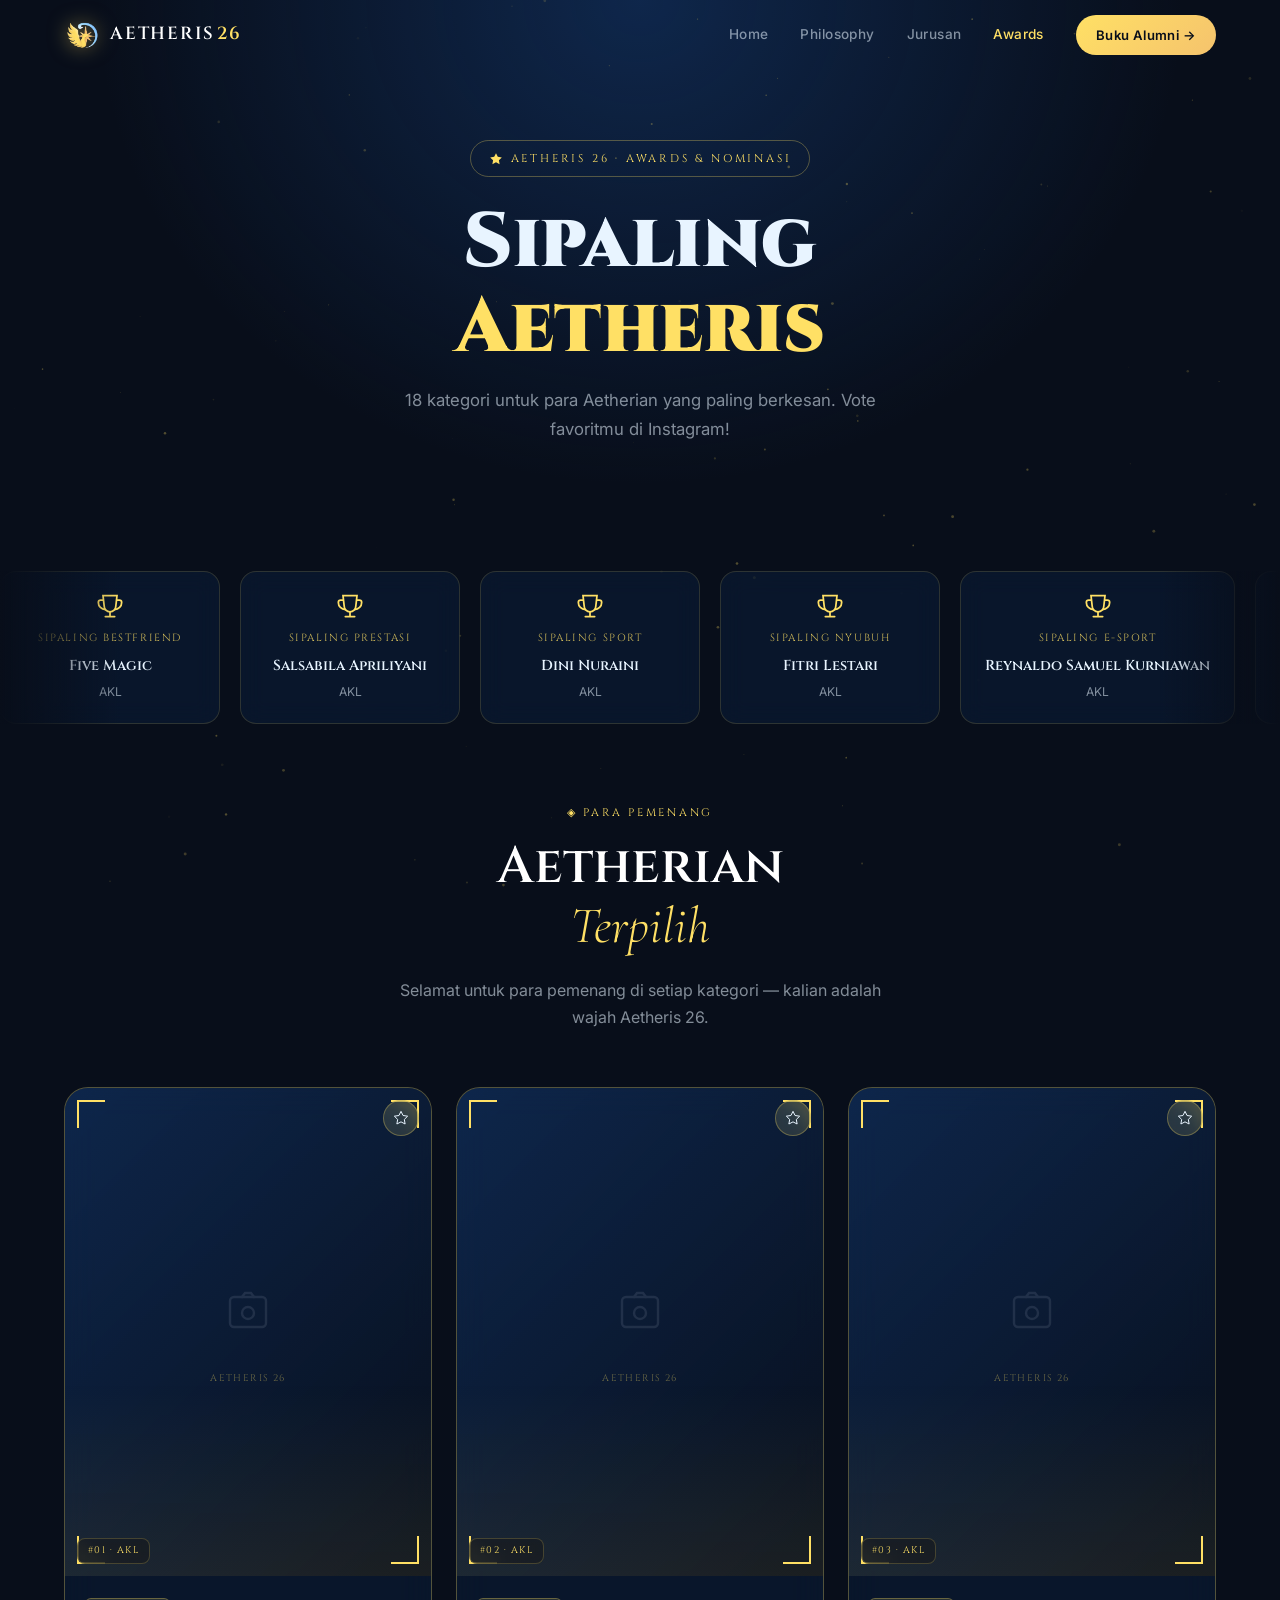
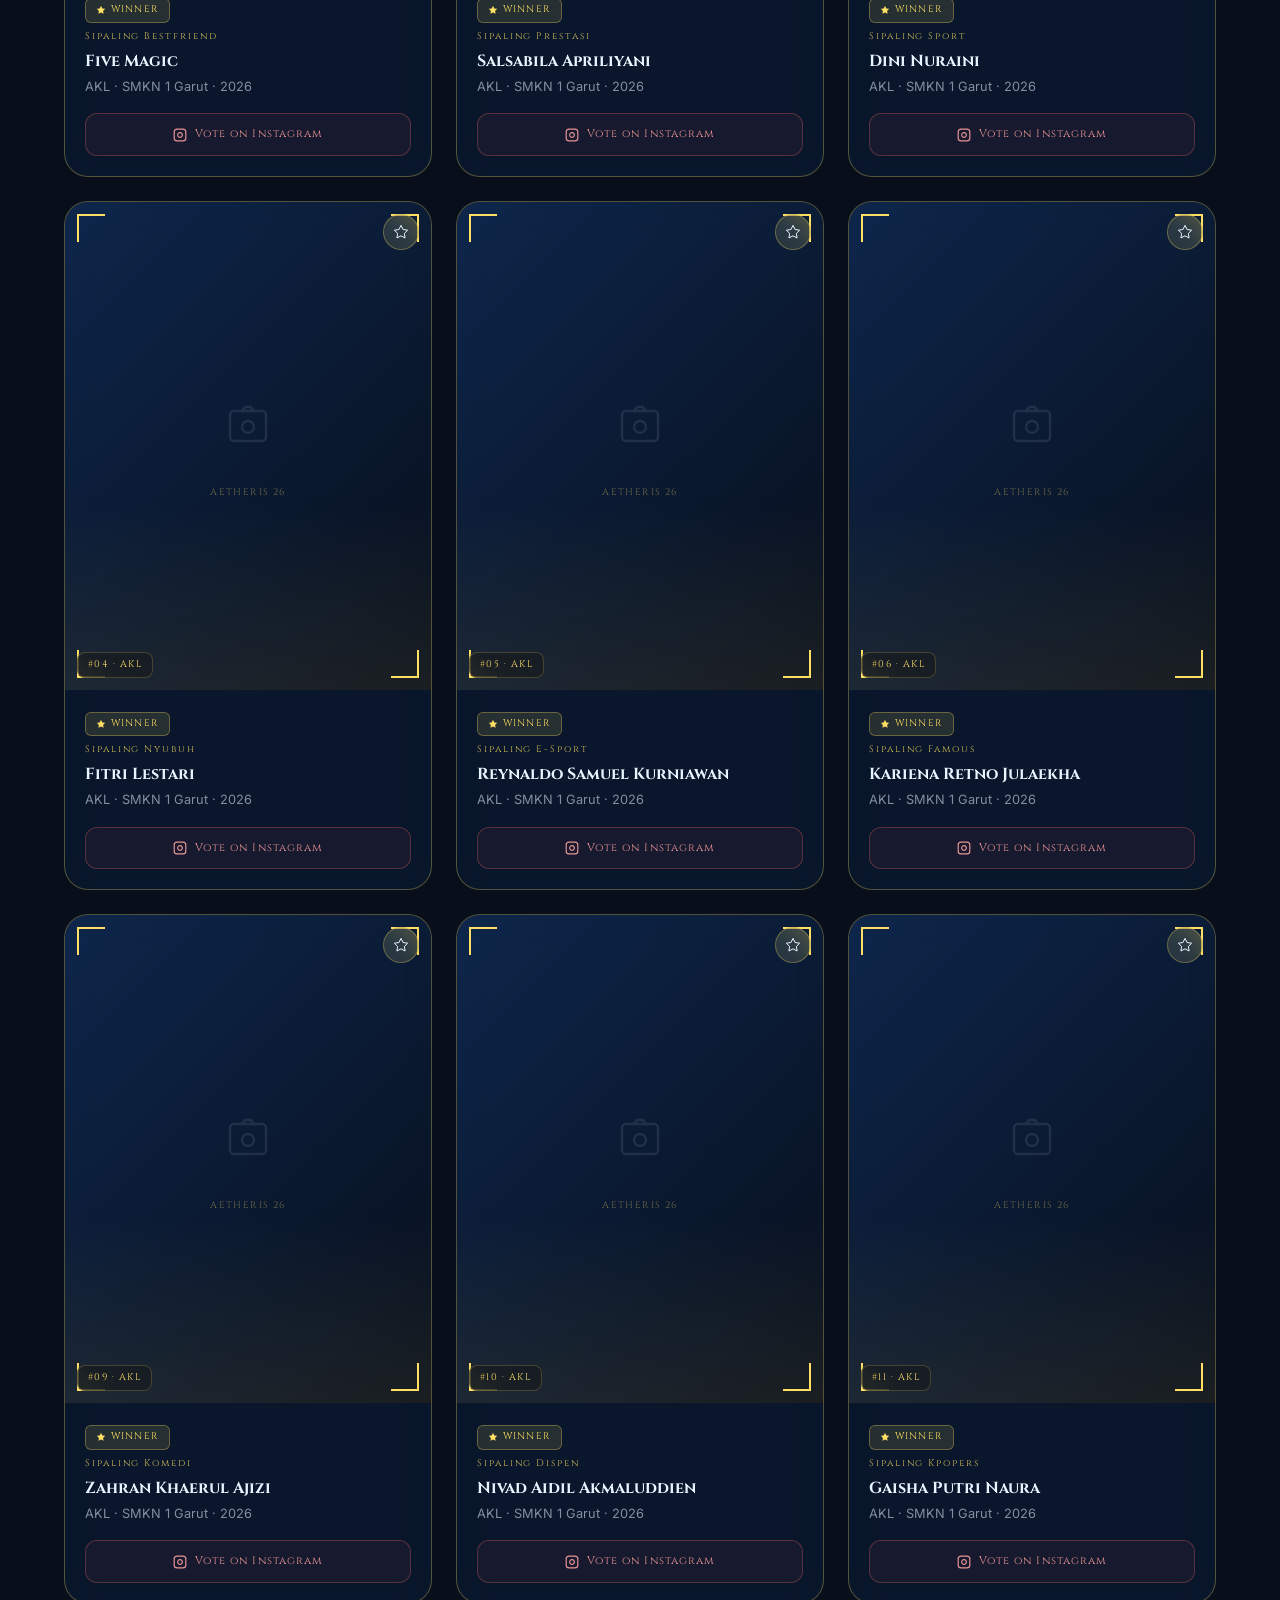
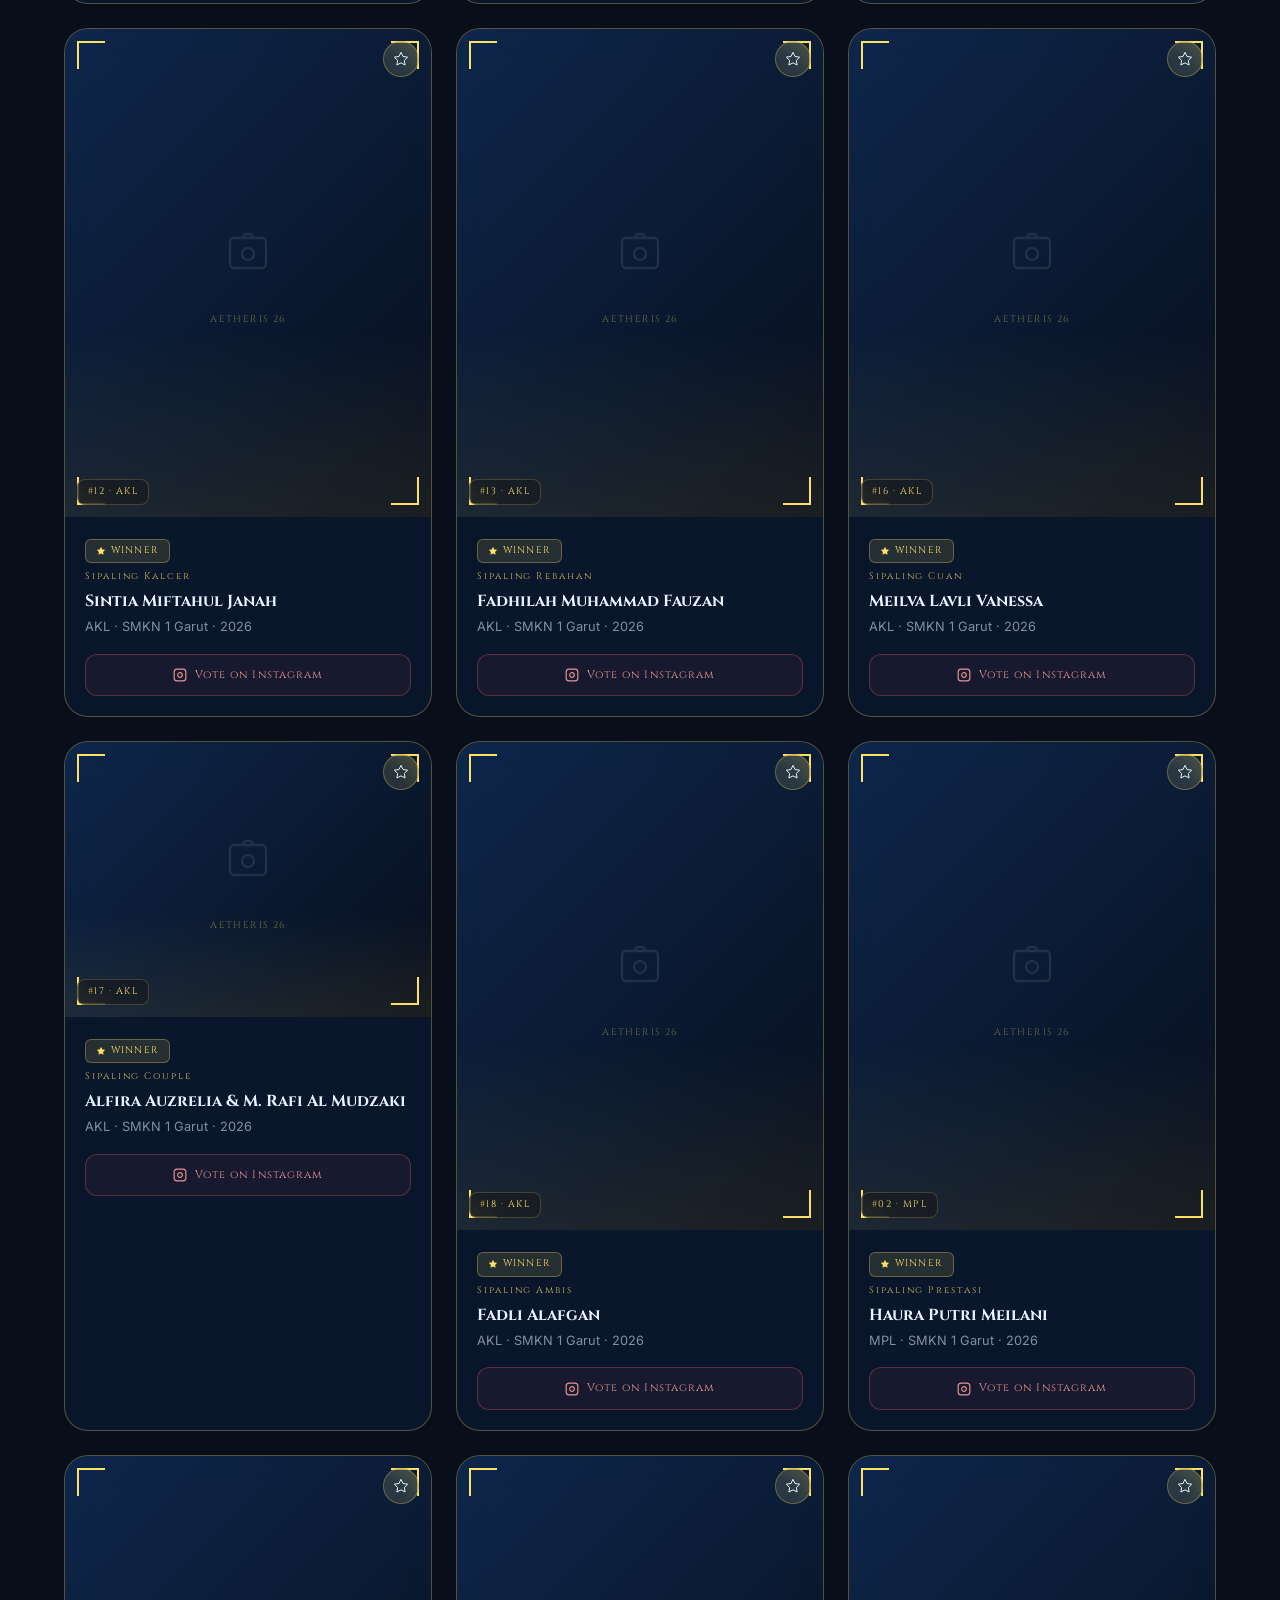
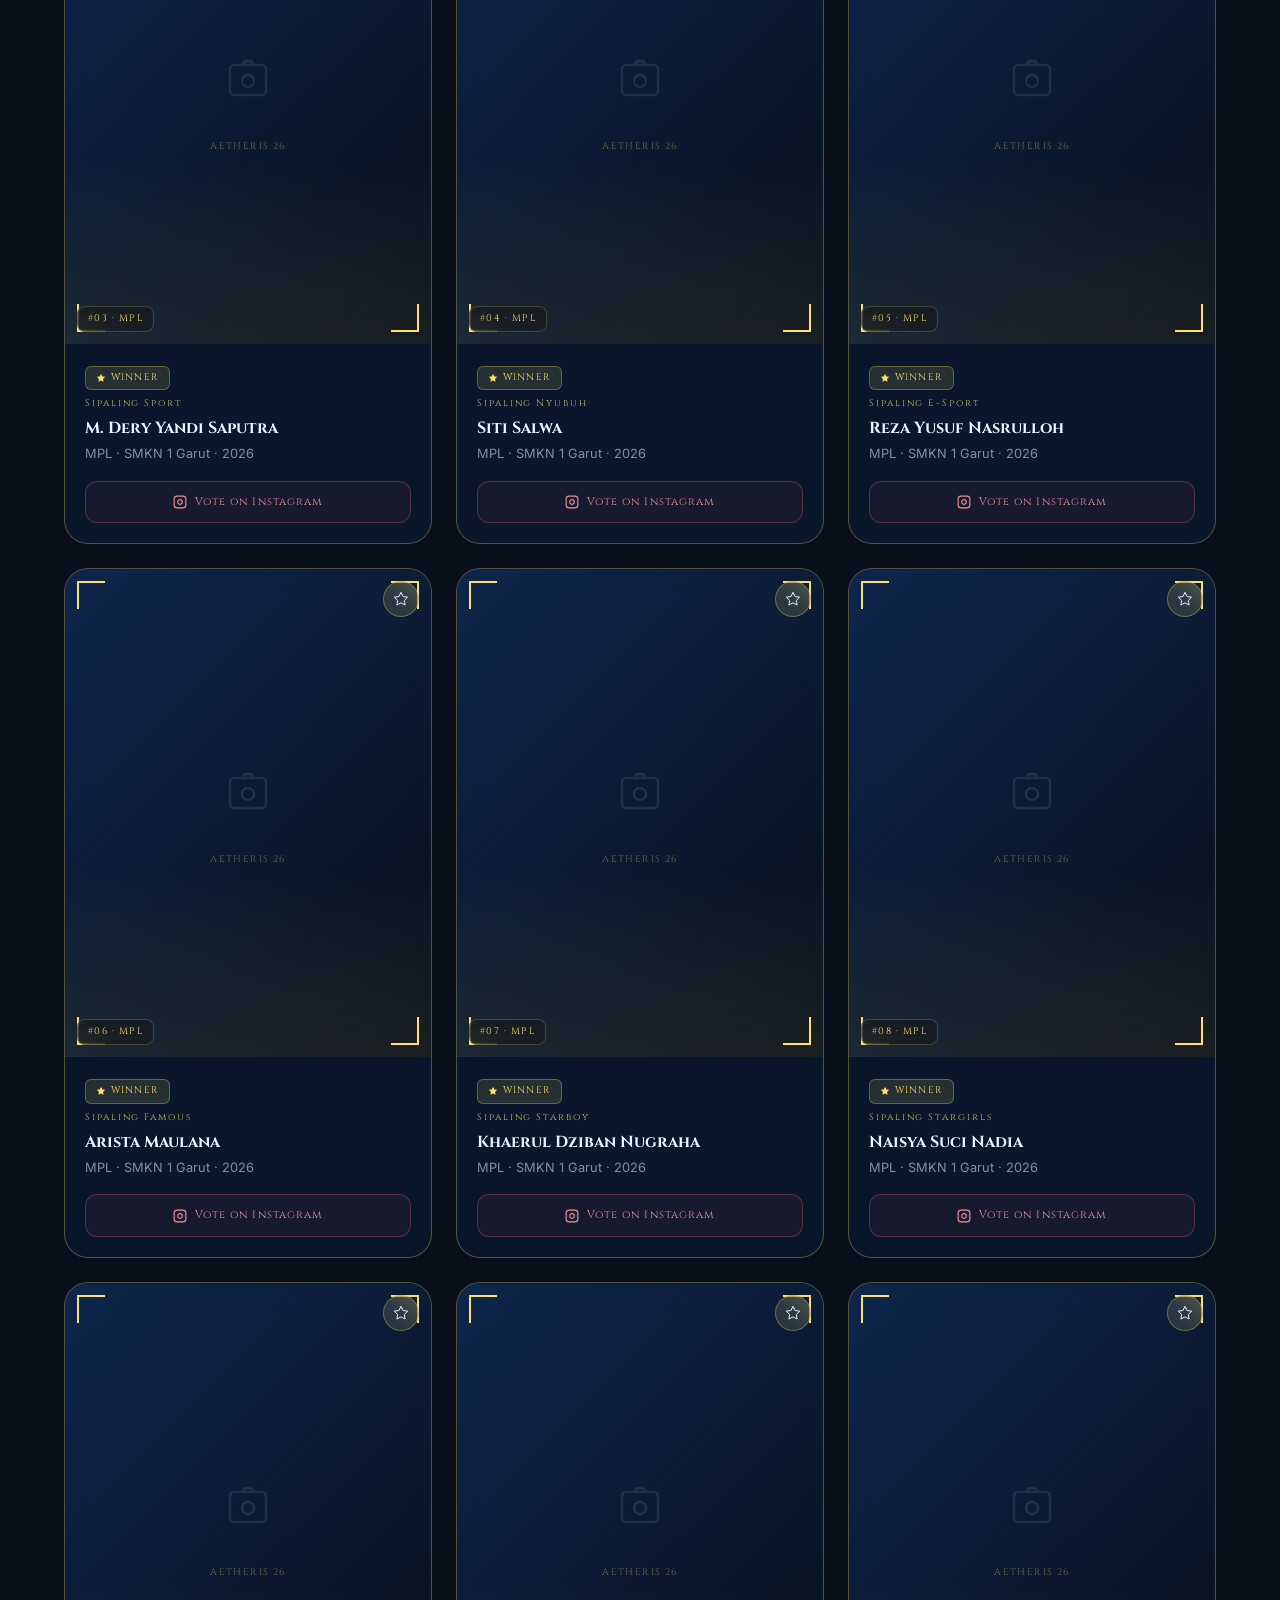
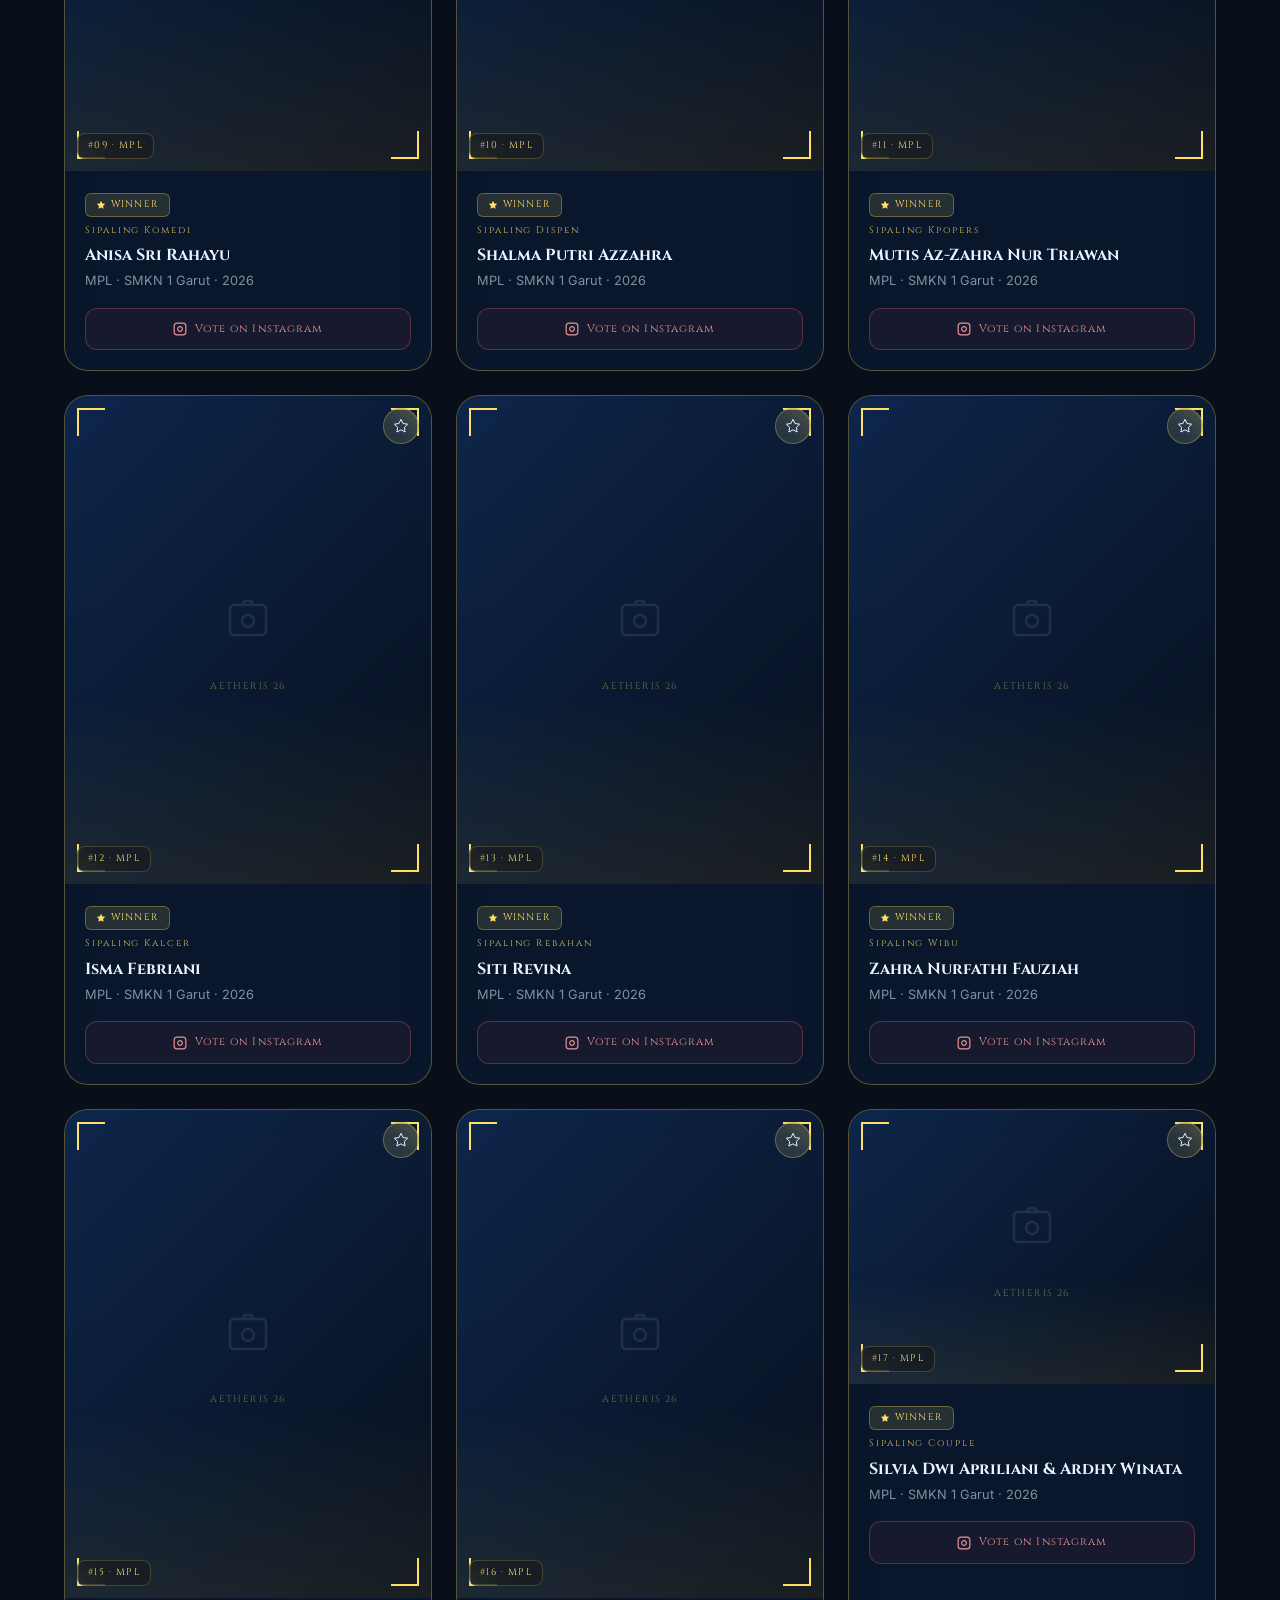
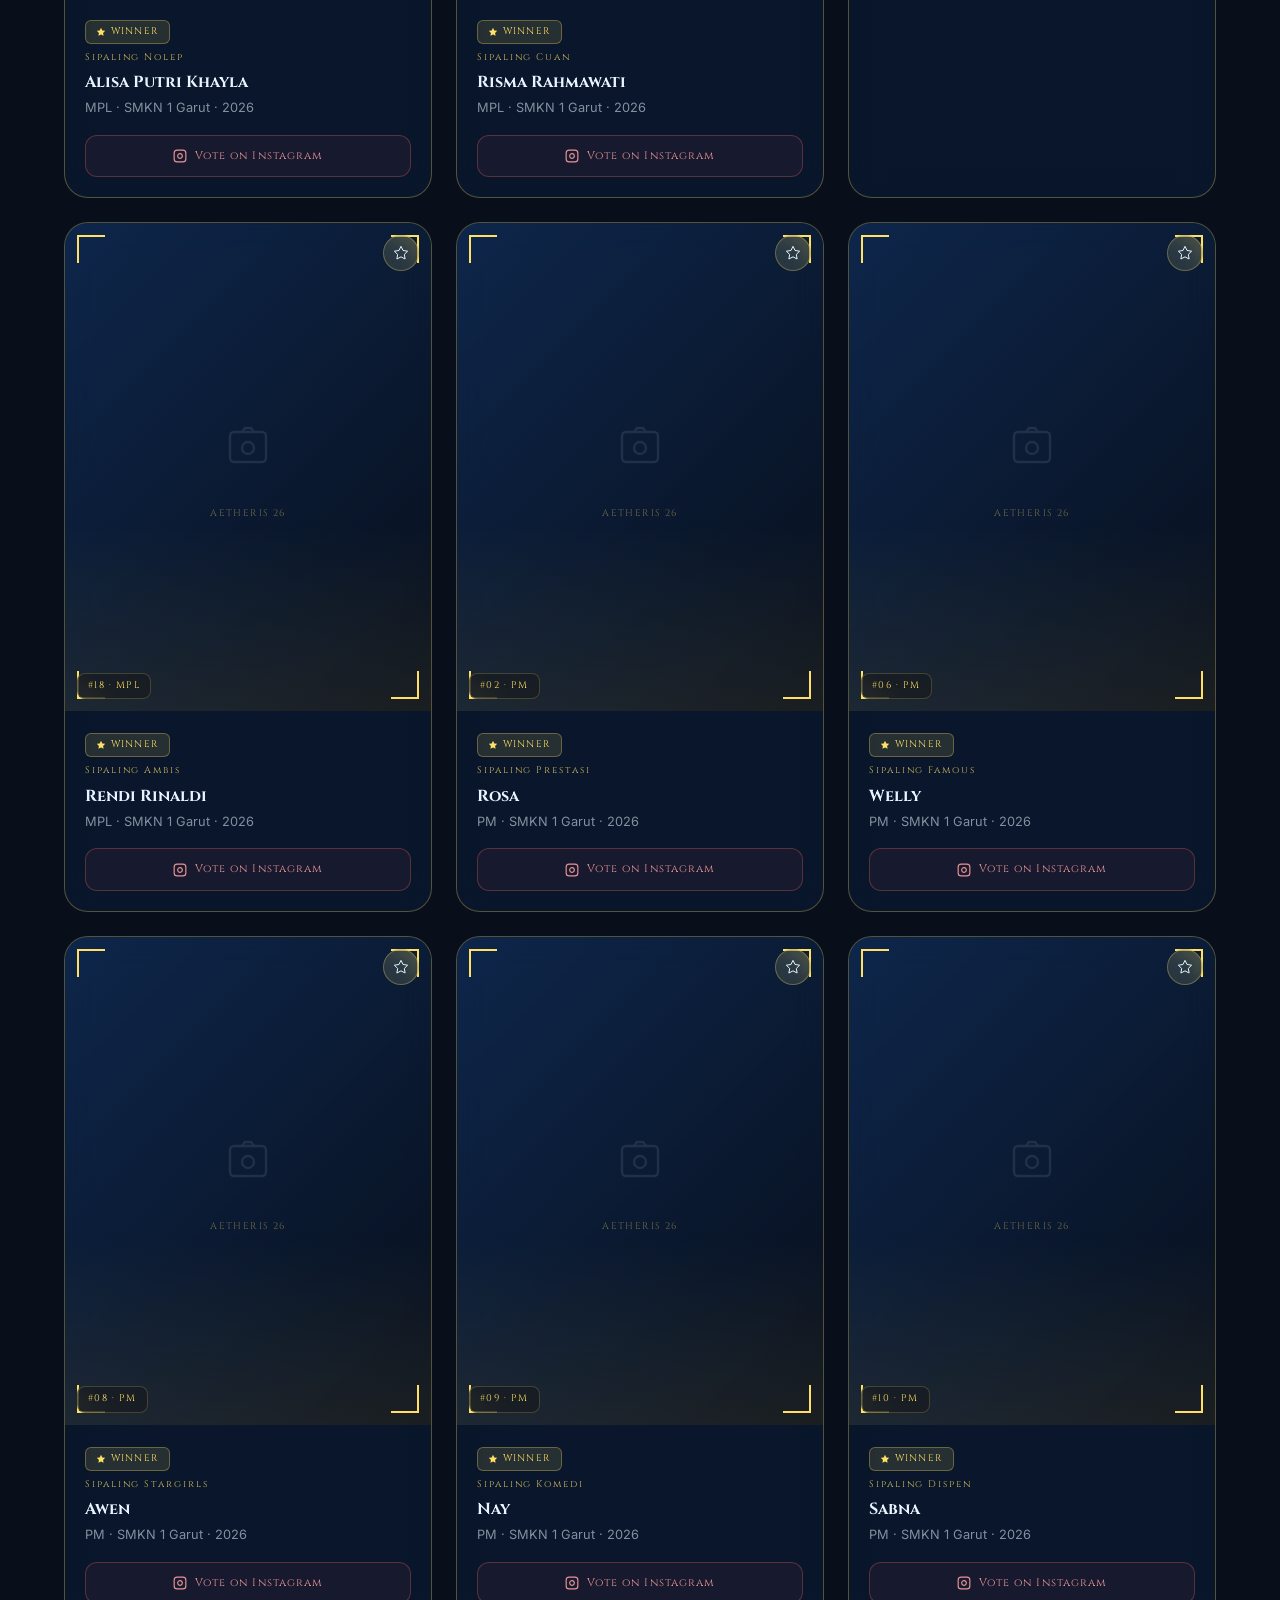
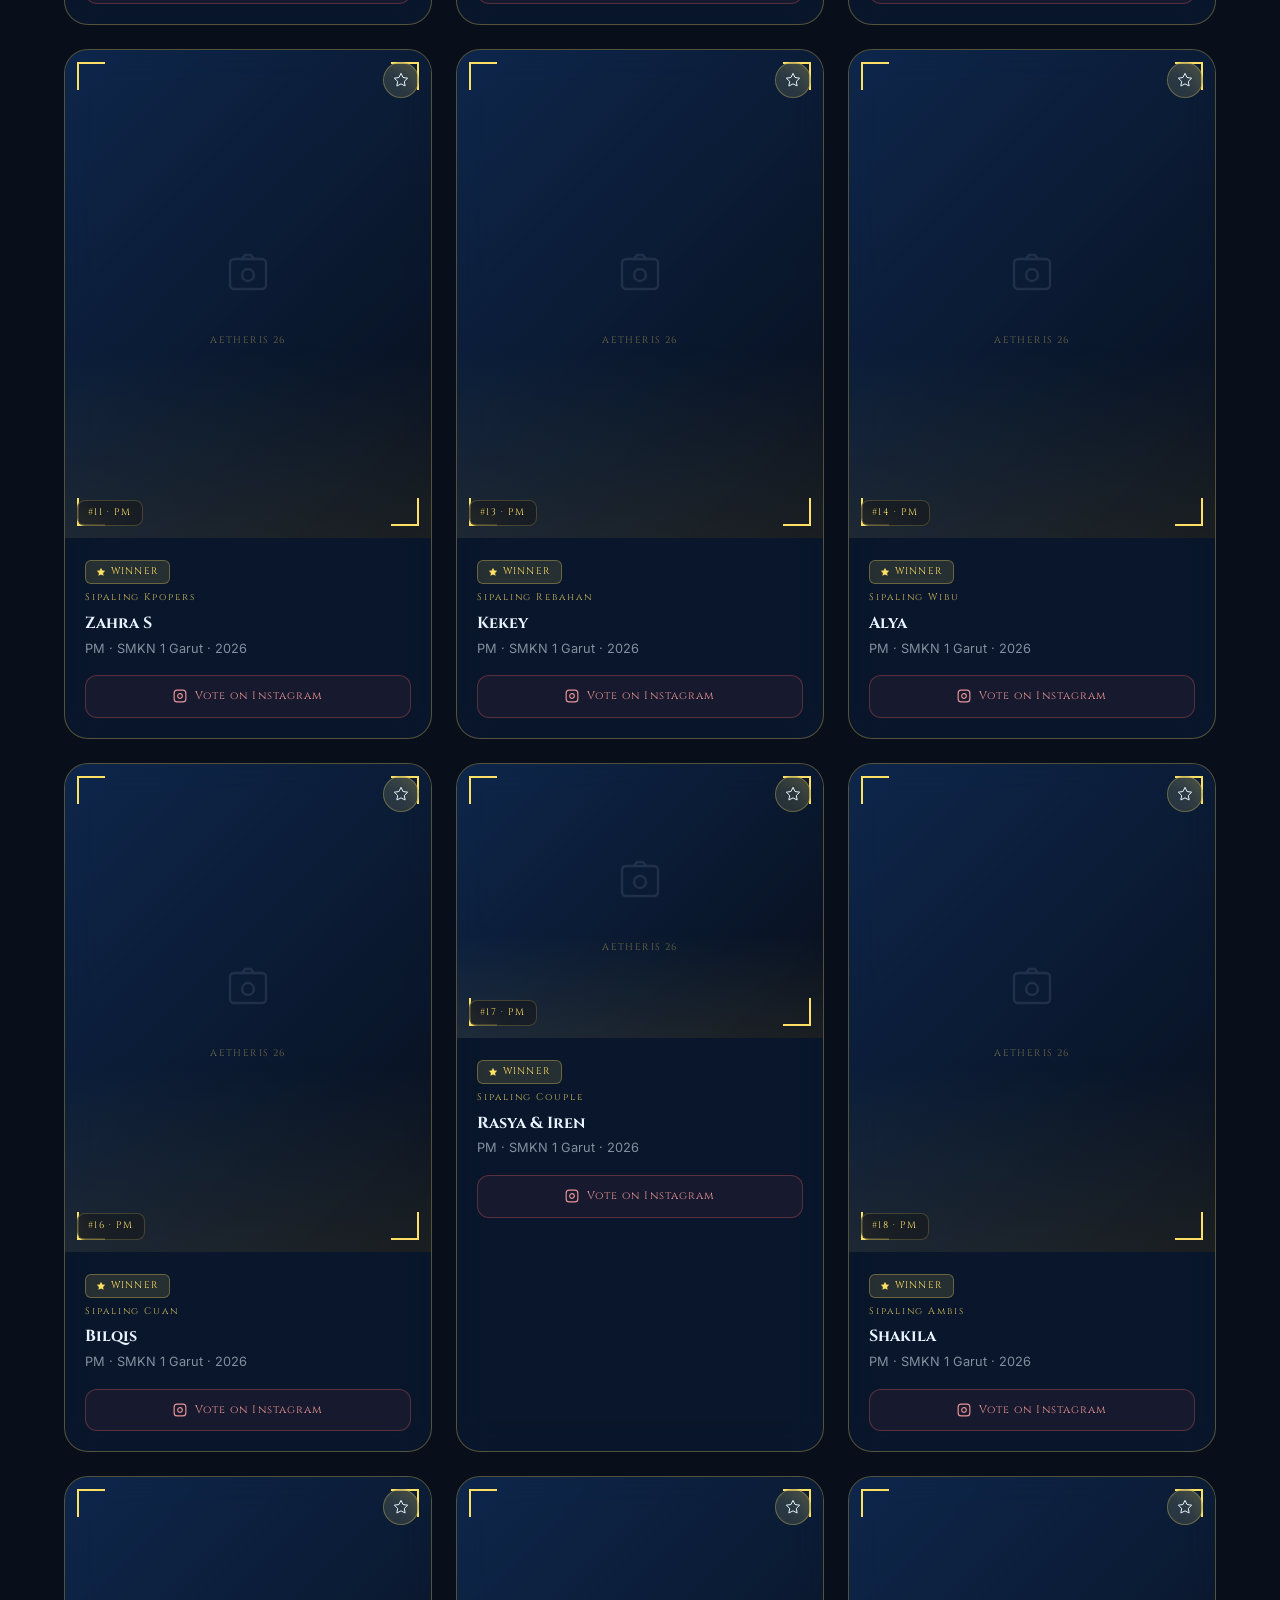
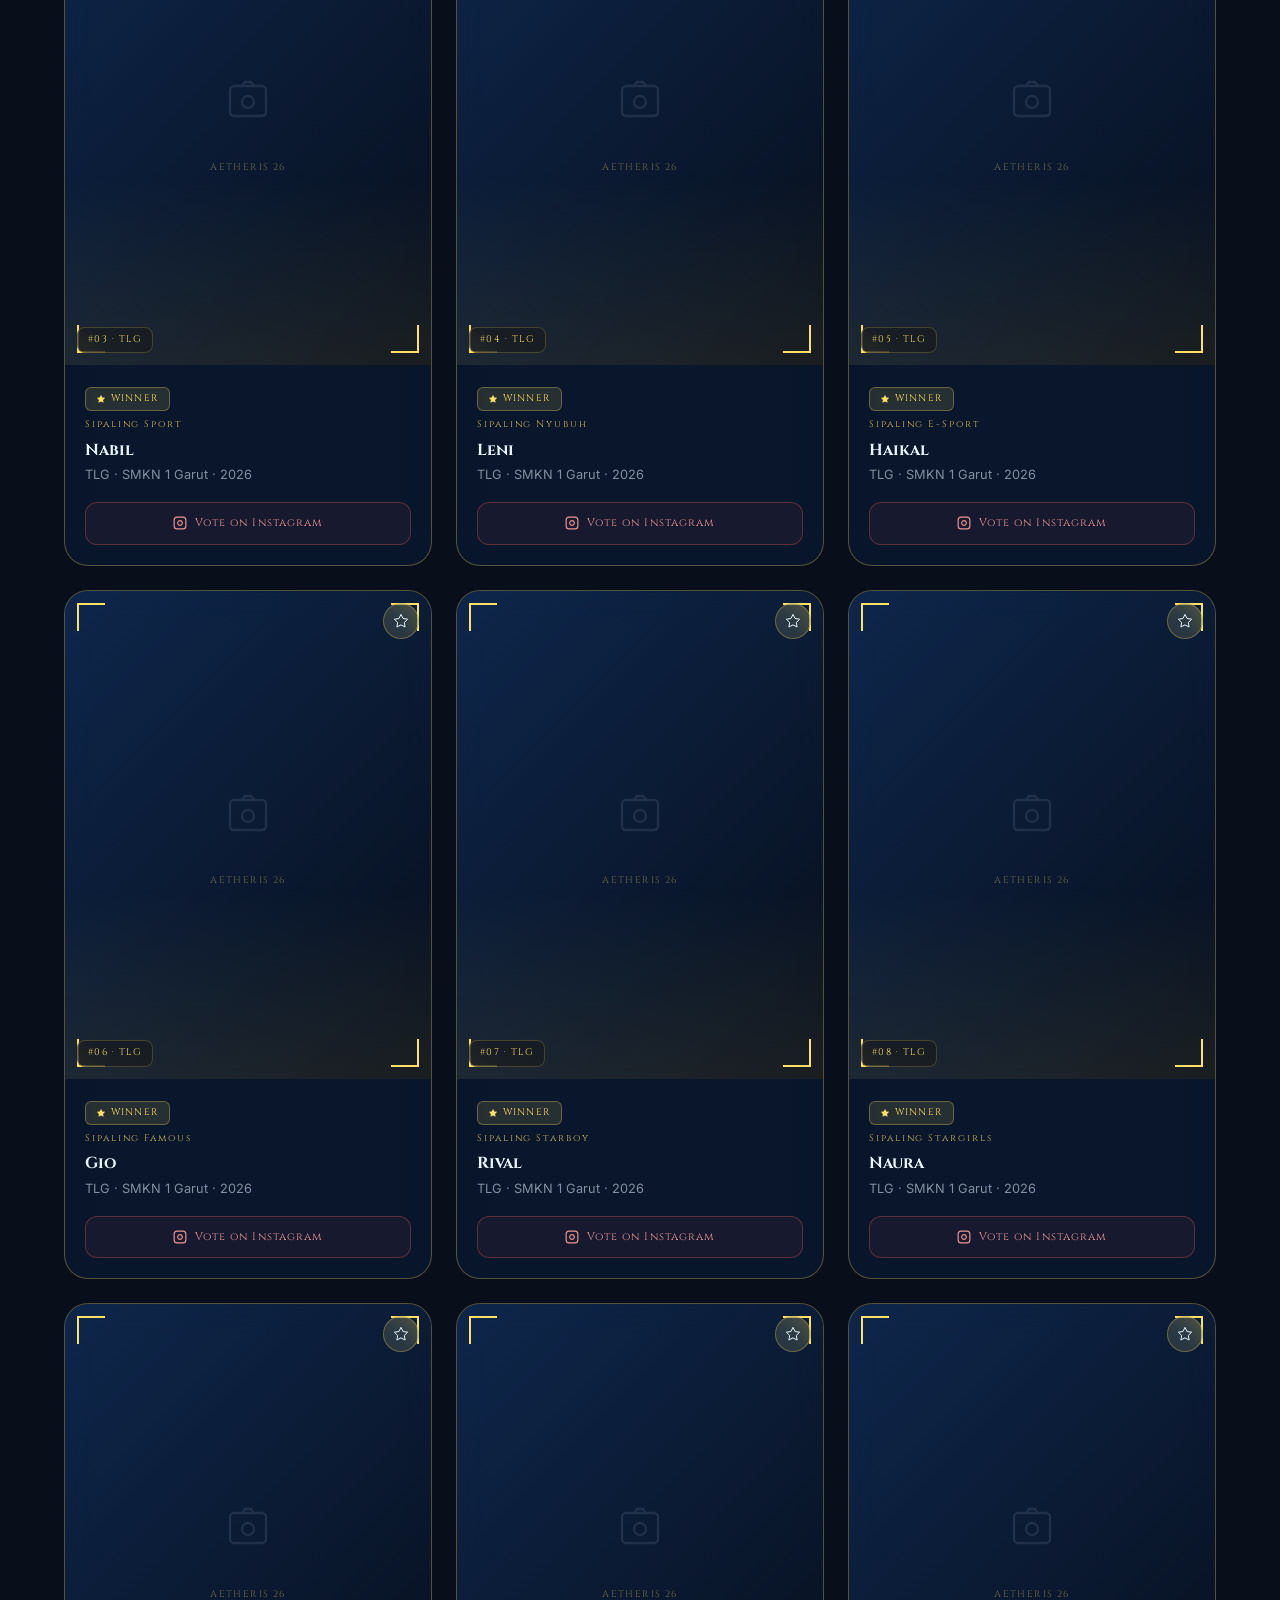
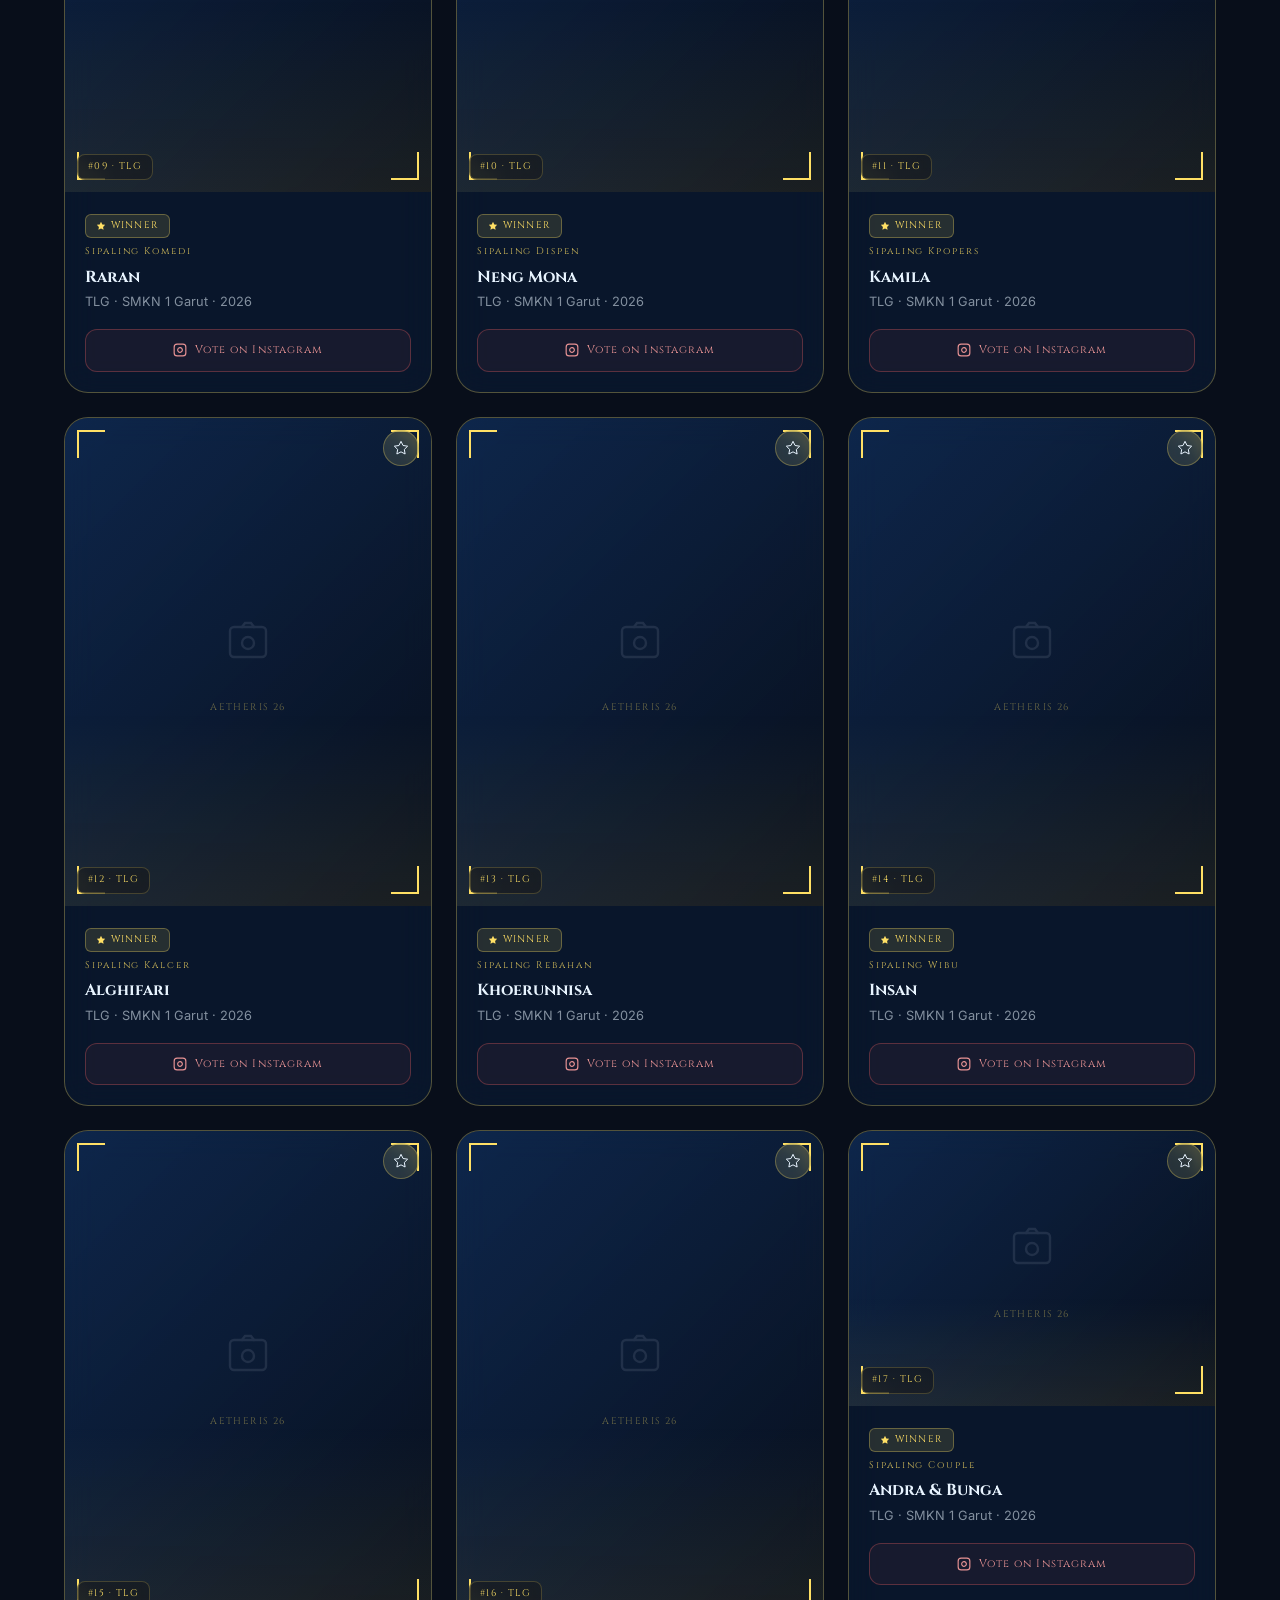
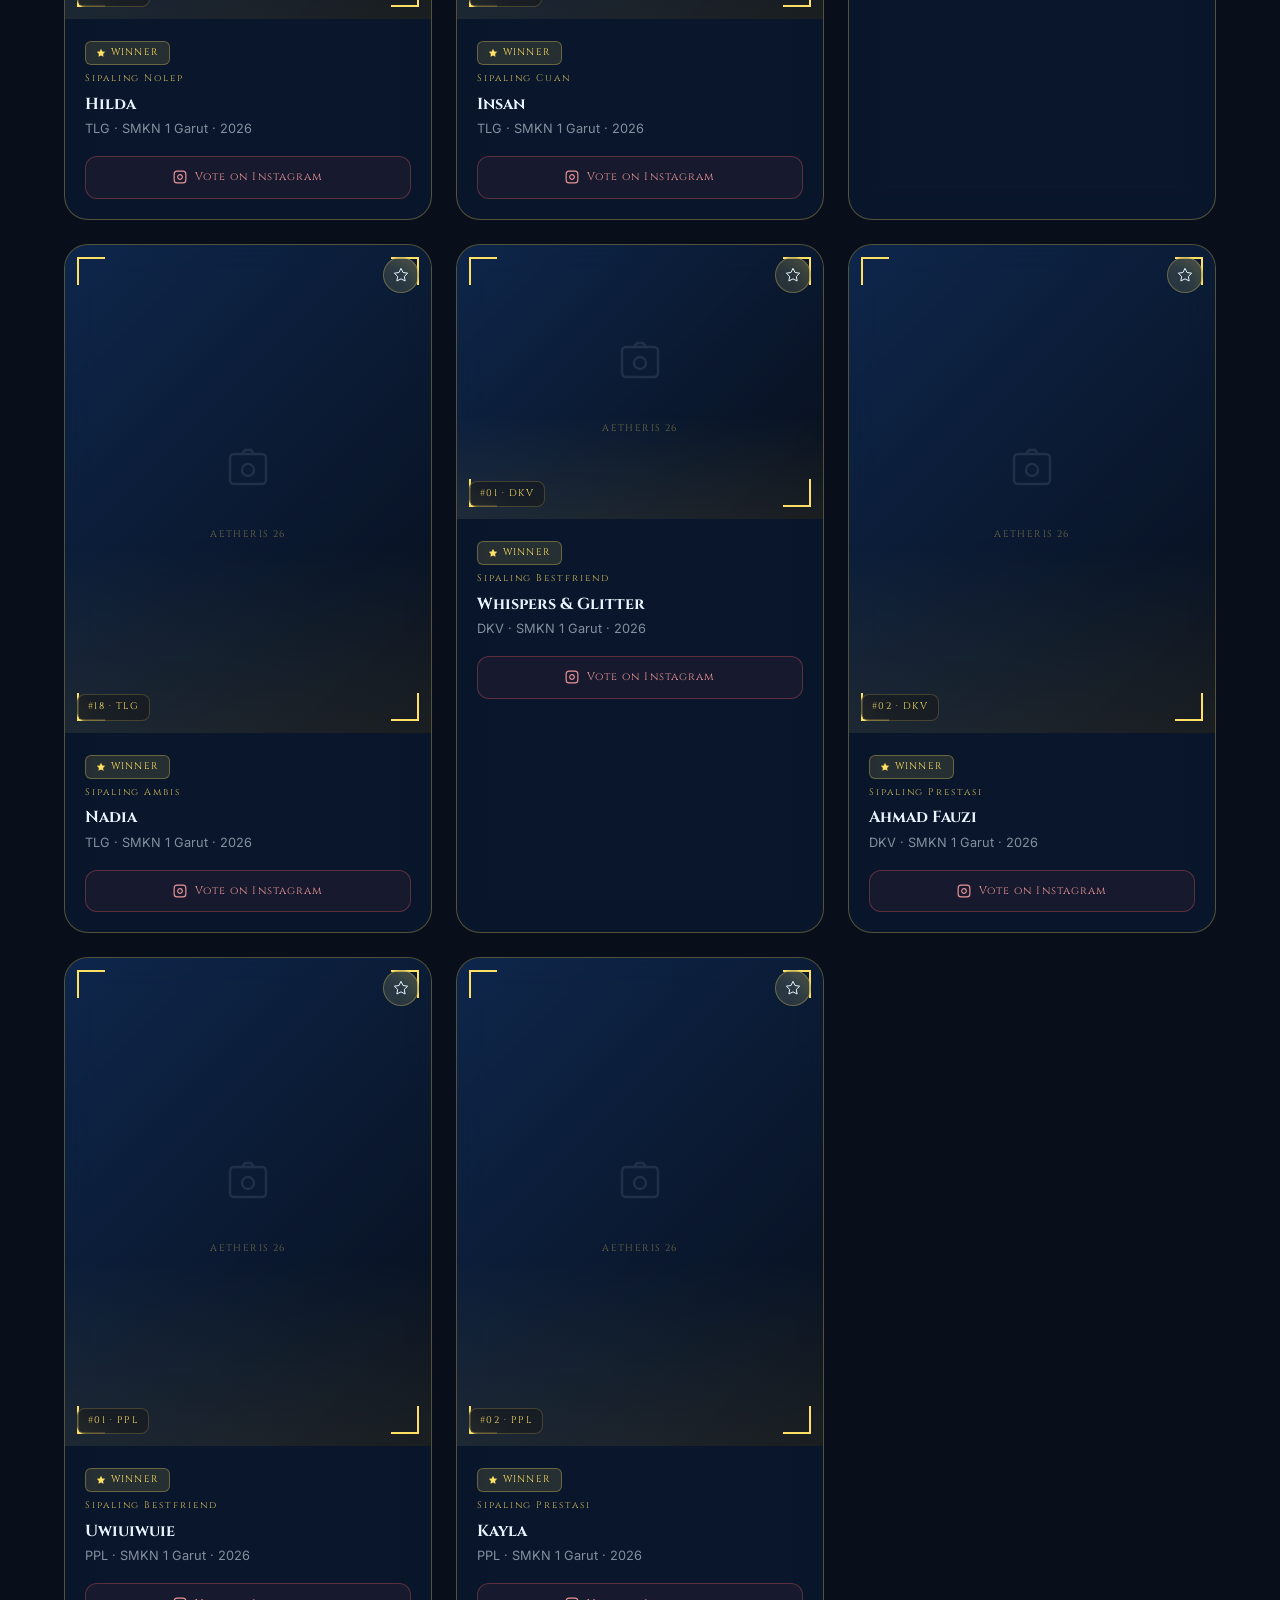
==== commit ead58cab: "Update awards.html" ====
--- a/awards.html
+++ b/awards.html
@@ -86,9 +86,34 @@
     .nom-group-title { font-family: var(--font-display); font-size: 0.8rem; letter-spacing: 0.2em; color: var(--sky); margin: 48px 0 20px; padding-bottom: 10px; border-bottom: 1px solid var(--glass-border); text-transform: uppercase; display: flex; align-items: center; gap: 10px; }
     .nom-group-title::before { content: ''; display: block; width: 24px; height: 1px; background: var(--sky); }
 
-    @media (max-width: 600px) {
-        .nominations-grid { grid-template-columns: repeat(auto-fill, minmax(240px, 1fr)); }
-    }
+
+    /* ===== MOBILE FIXES ===== */
+    @media (max-width: 768px) {
+        /* Hero */
+        .awards-hero { padding: 110px 0 60px; }
+        .awards-hero-sub { font-size: 0.9rem; padding: 0 8px; }
+        /* Winner ticker chips */
+        .winner-chip { min-width: 170px; padding: 14px 16px; }
+        /* Nominations grid: 1 col on narrow, 2 col on wider mobile */
+        .nominations-grid { grid-template-columns: repeat(auto-fill, minmax(260px, 1fr)); gap: 16px; }
+        /* Filter tabs: smaller and wrap nicely */
+        .awards-filter { gap: 8px; margin-bottom: 32px; }
+        .filter-tab { font-size: 0.65rem; padding: 7px 14px; }
+        /* Section padding */
+        .nominations-section { padding: 40px 0 60px; }
+        /* Container padding */
+        .container { padding: 0 16px; }
+    }
+    @media (max-width: 480px) {
+        .awards-hero { padding: 100px 0 48px; }
+        .nominations-grid { grid-template-columns: 1fr 1fr; gap: 12px; }
+        /* On very small screens, single column */
+
+        .nom-name { font-size: 0.88rem; }
+        .nom-body { padding: 14px; }
+        .section-title { font-size: 1.8rem; }
+    }
+
     </style>
 </head>
 <body>
@@ -425,4 +450,4 @@
     });
     </script>
 </body>
-</html>+</html>
